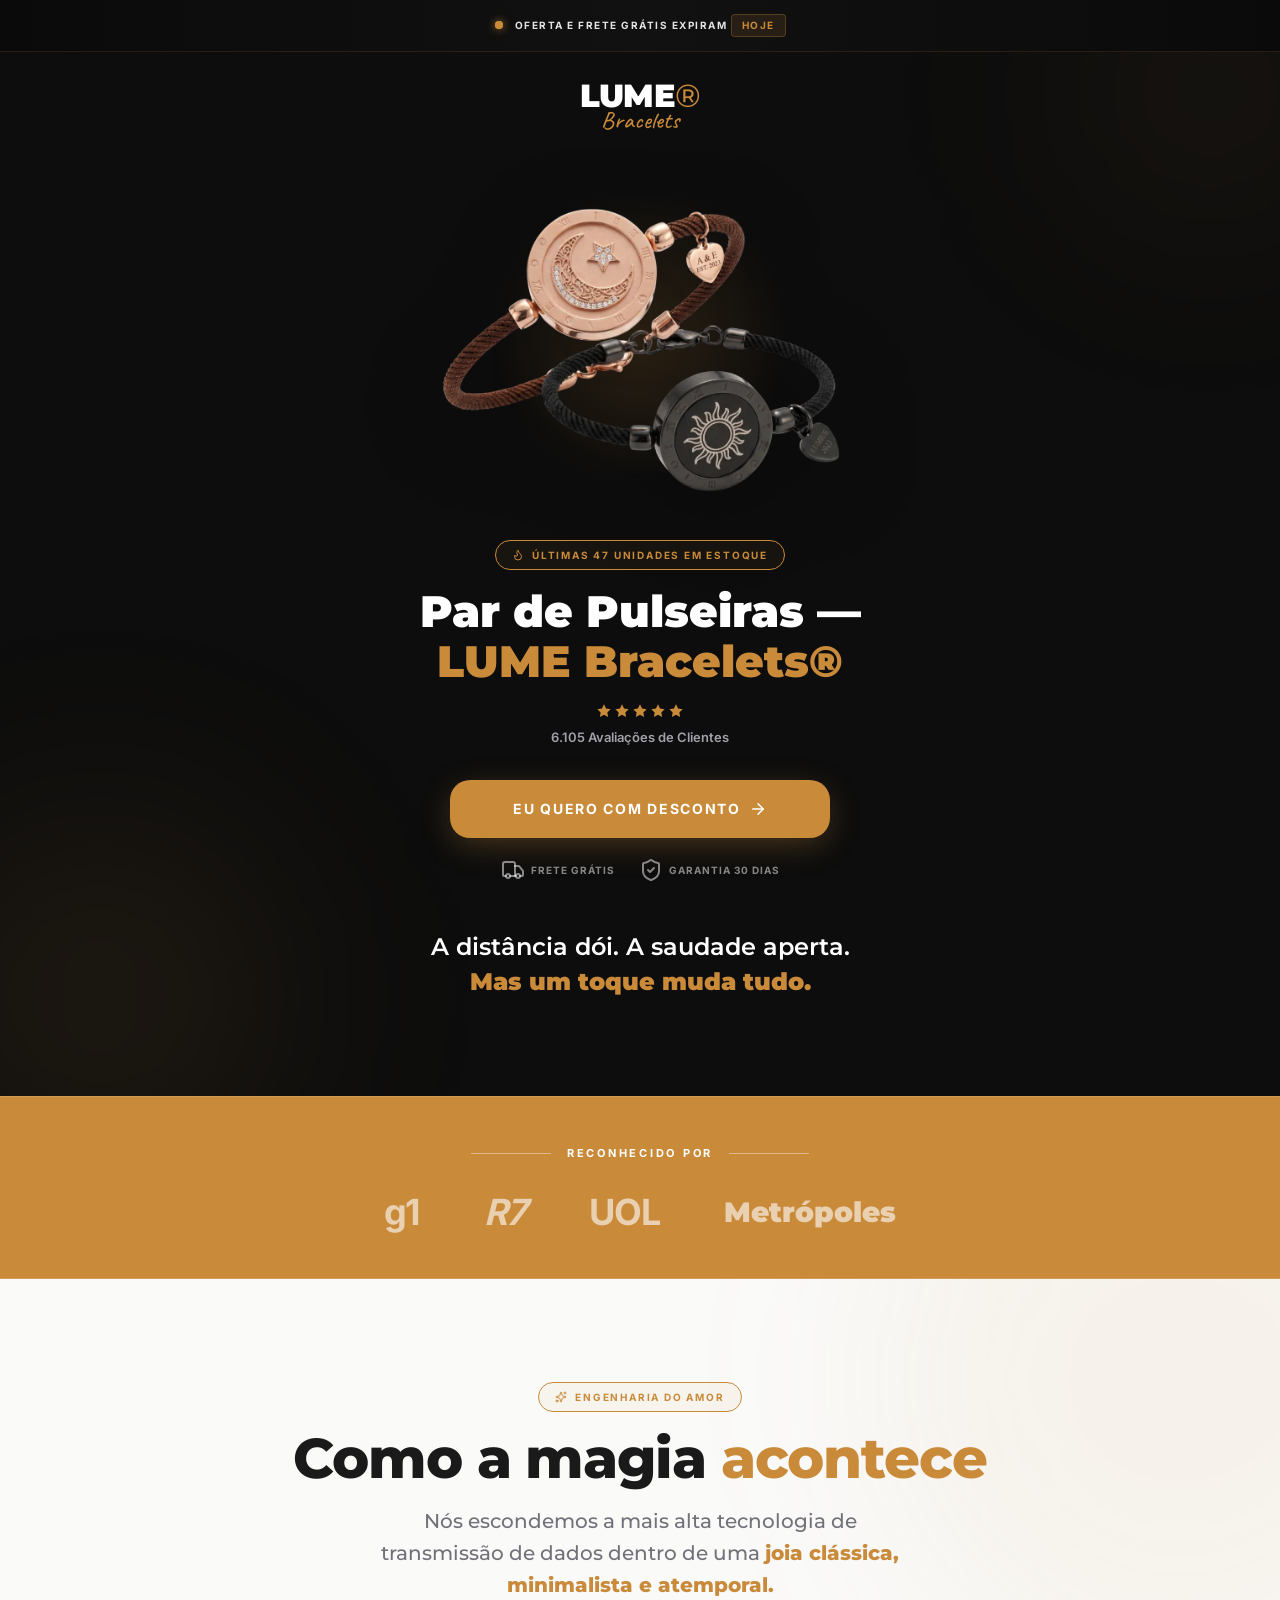
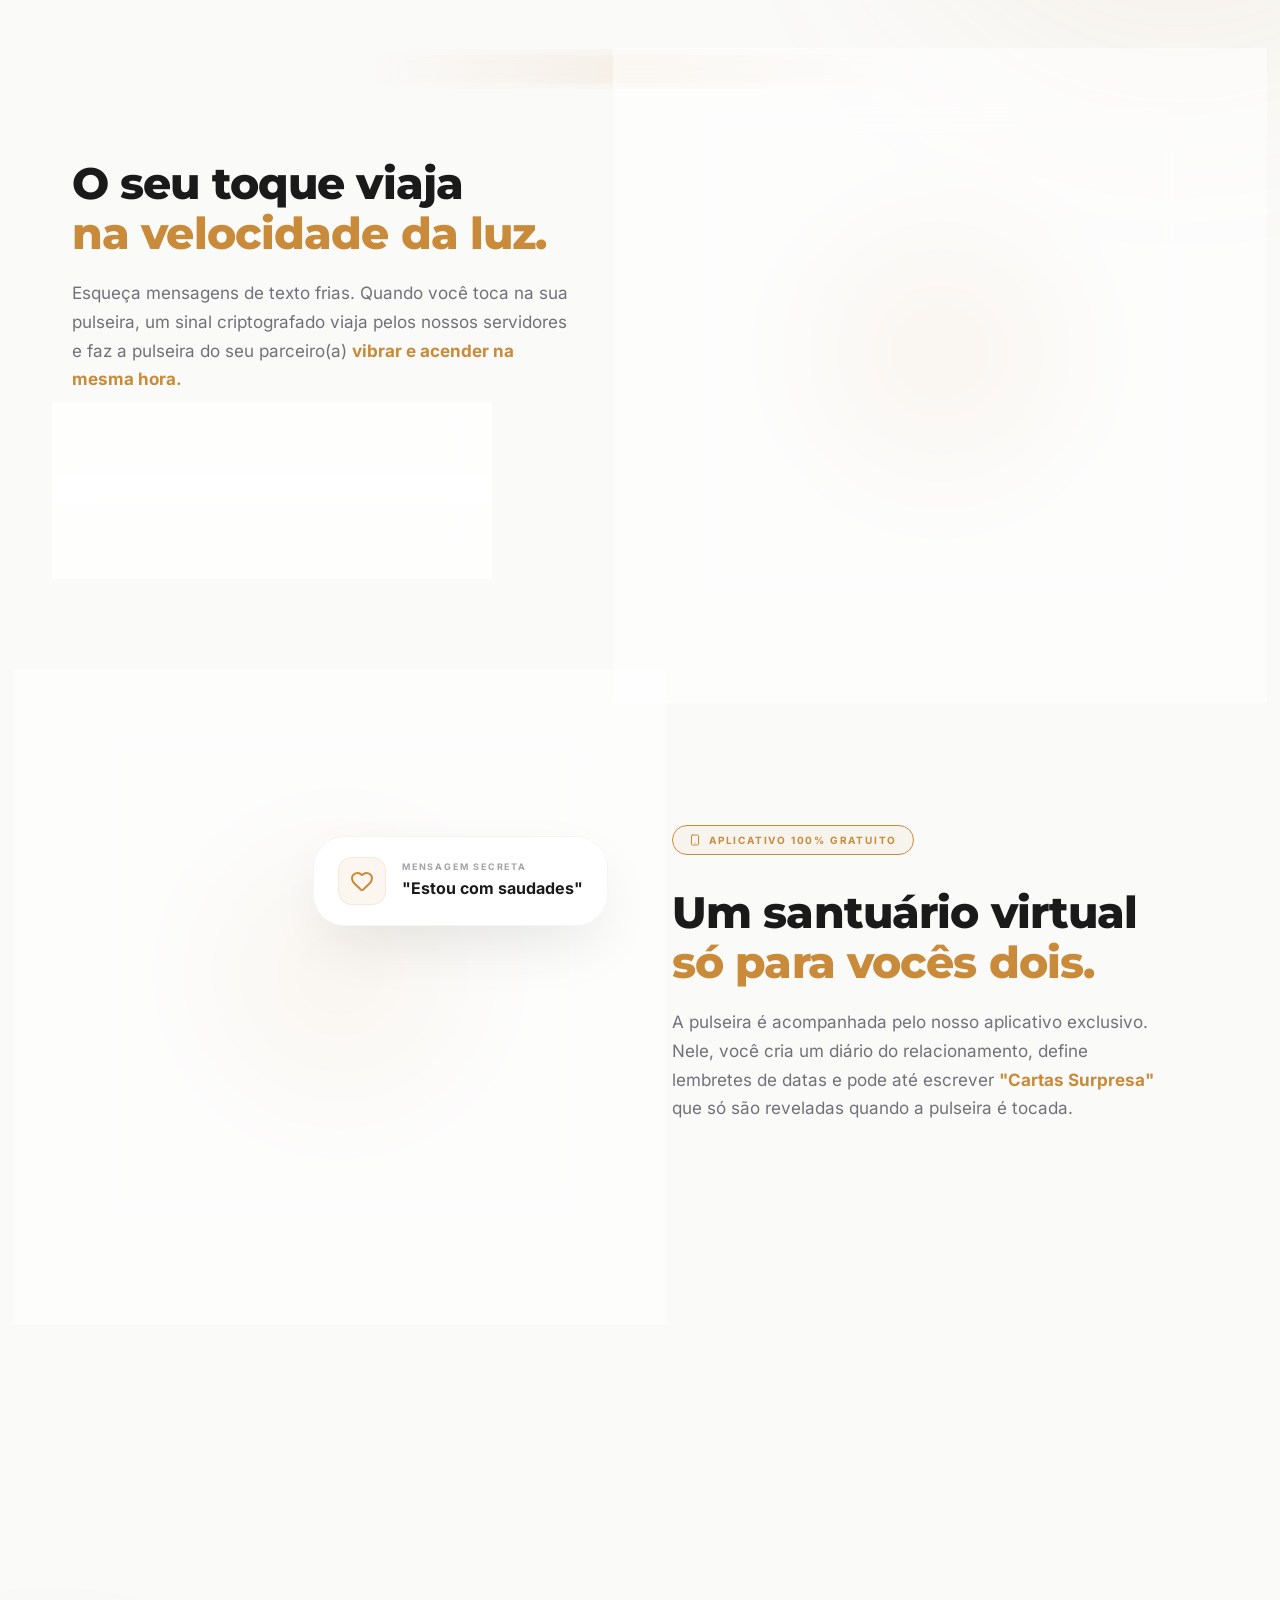
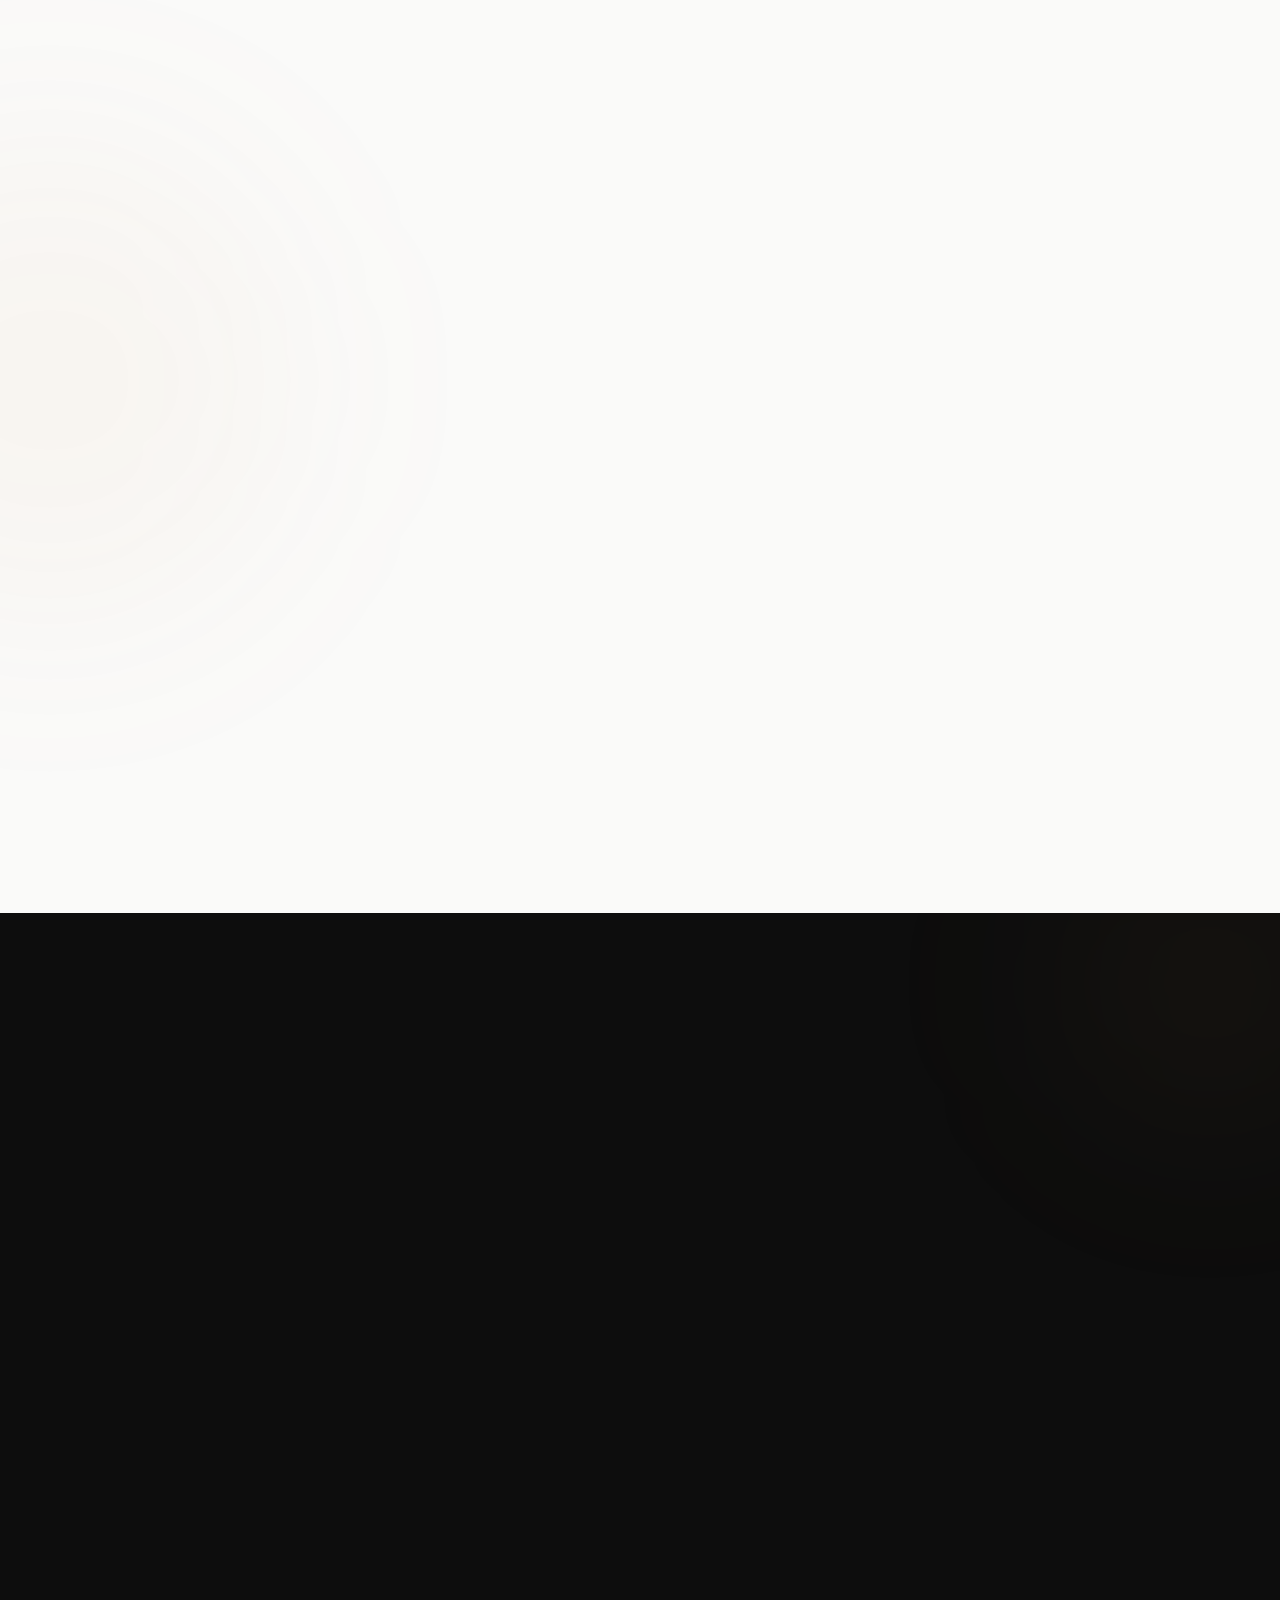
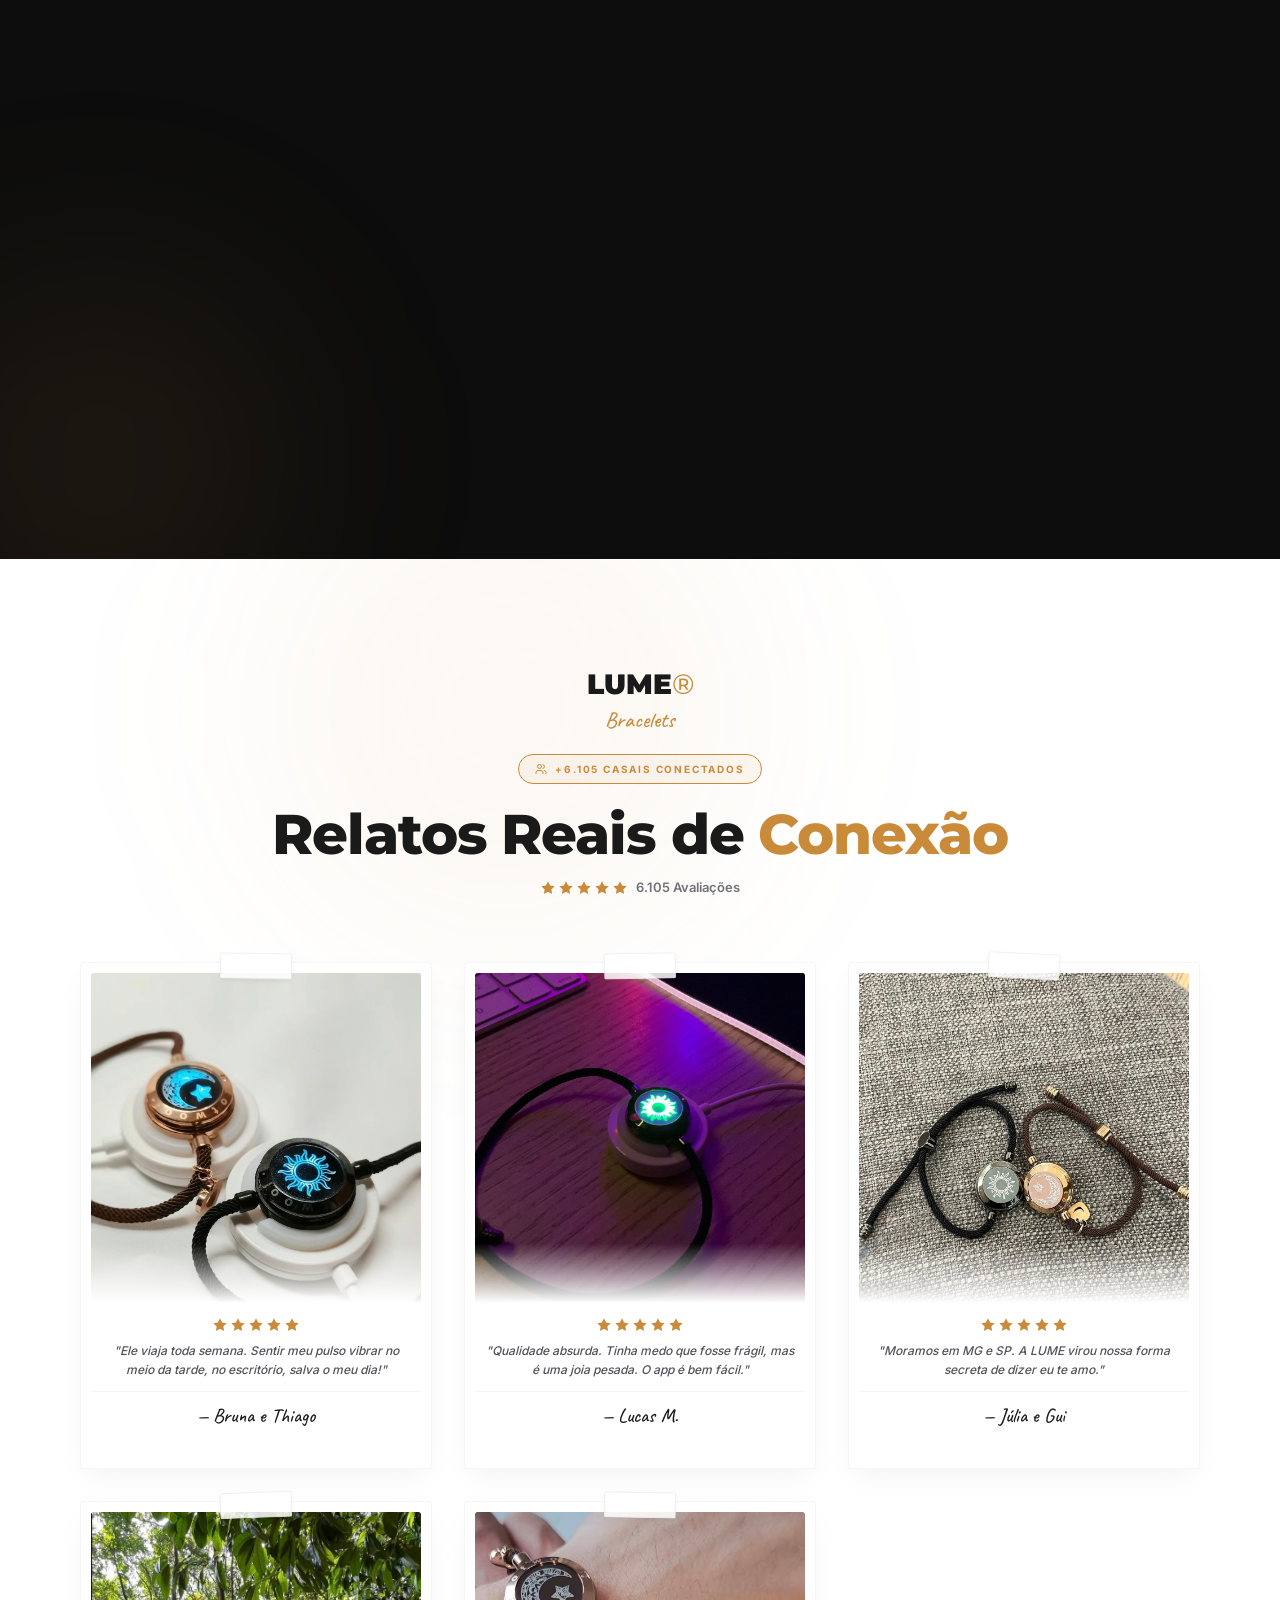
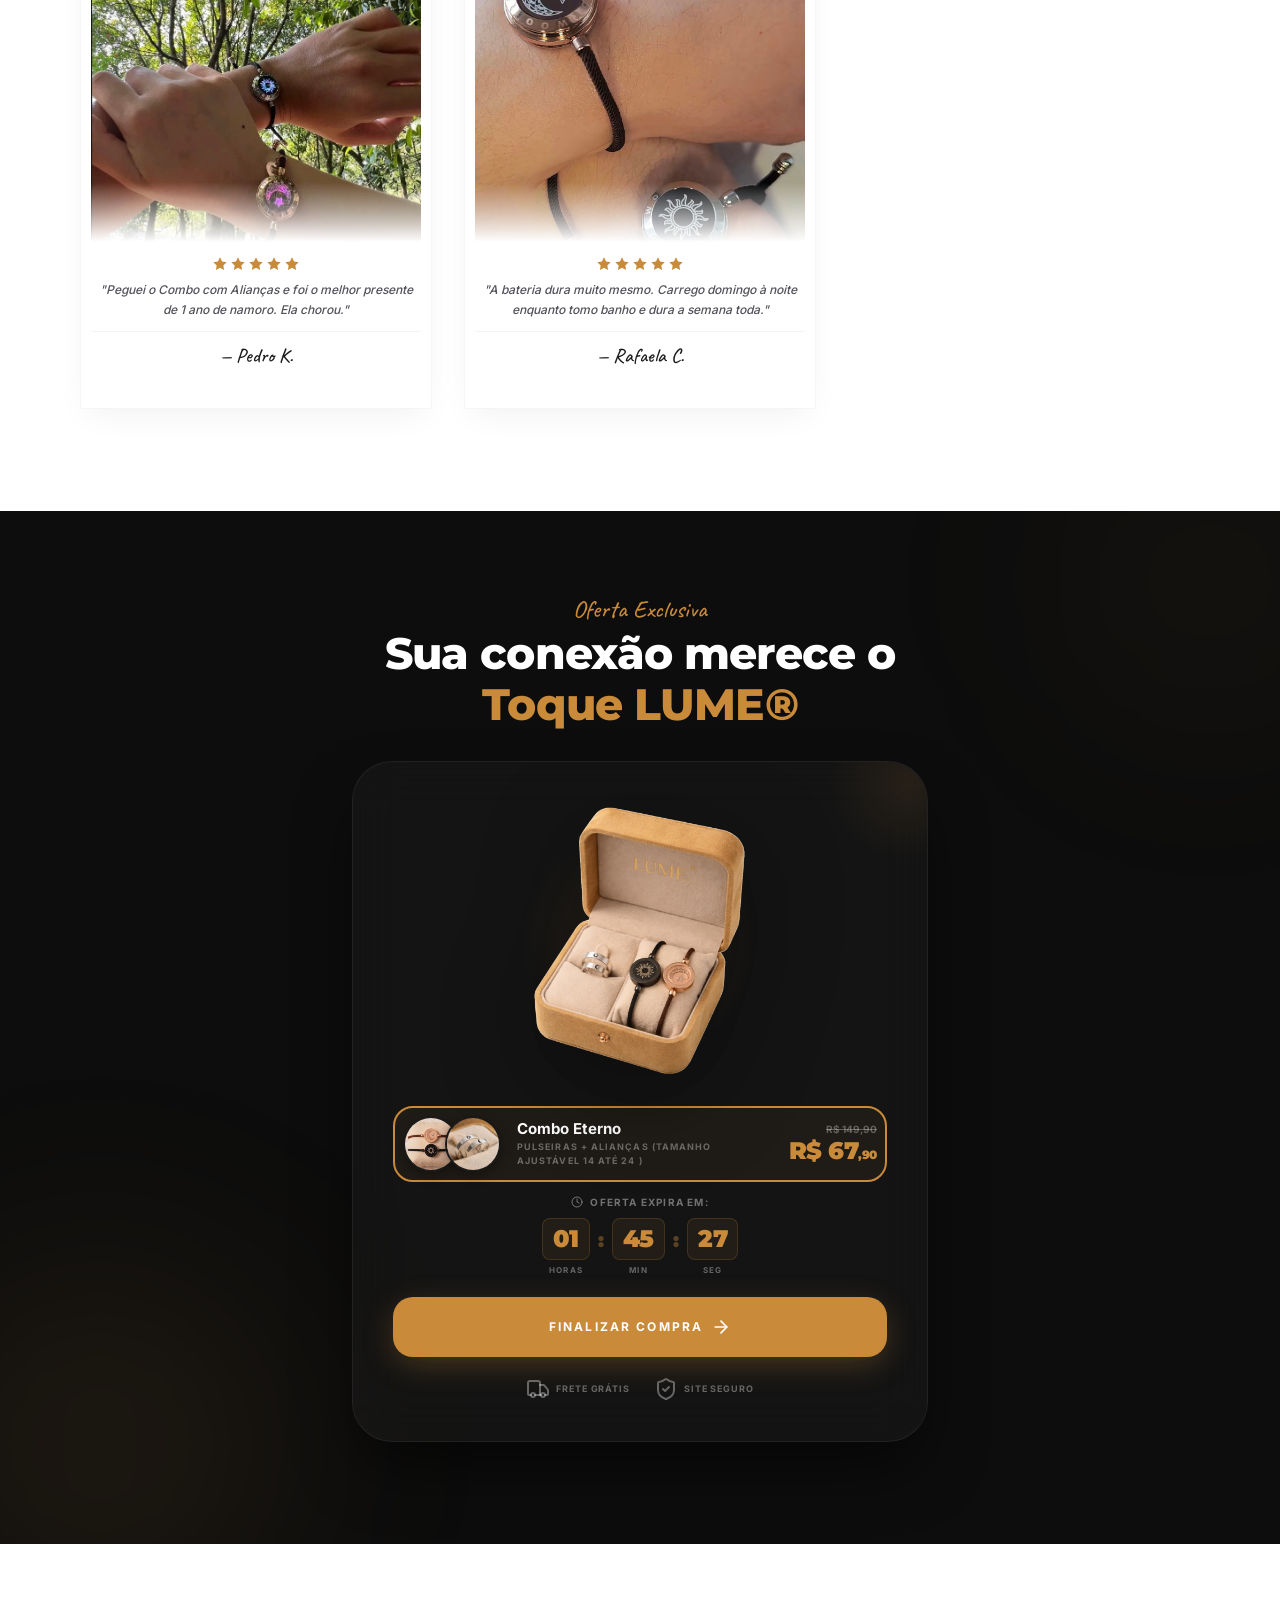
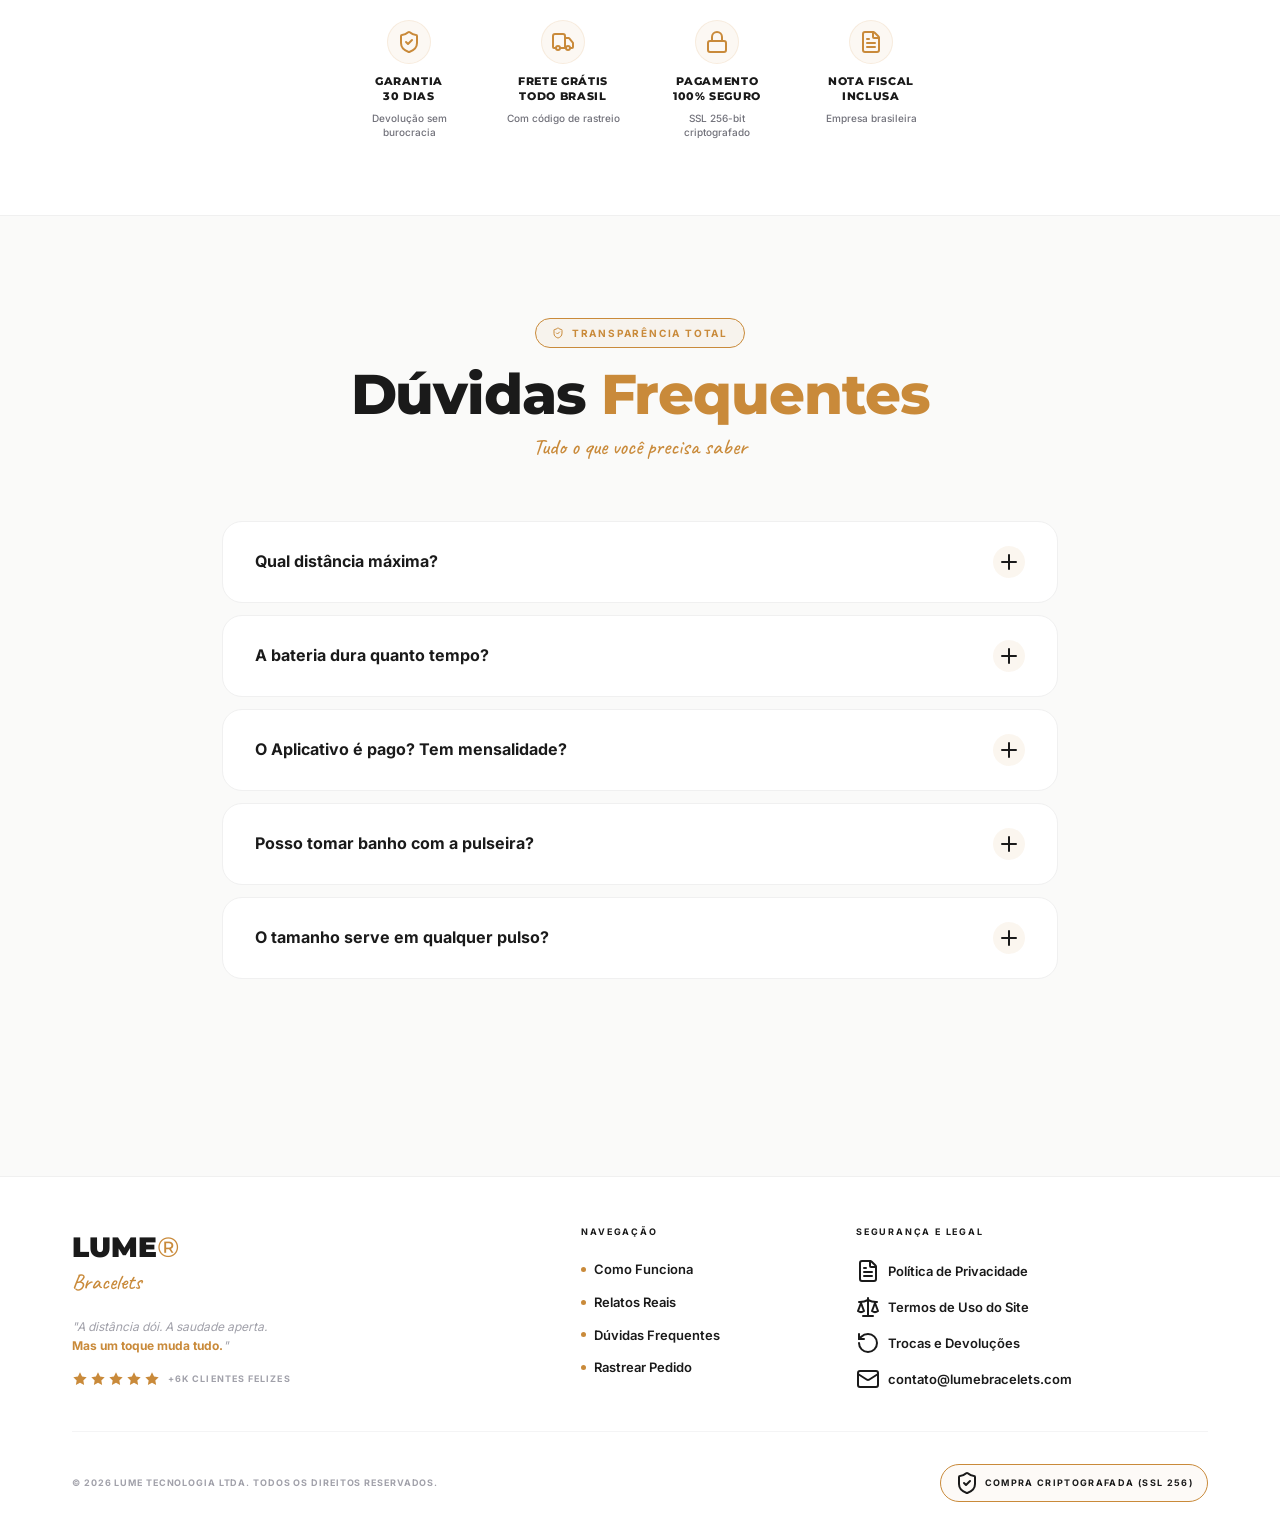
==== oferta/index.html @ c4a09eed "Add /oferta landing (Combo Eterno only); update home page Made-with: Cursor" ====
﻿<!DOCTYPE html>
<html lang="pt-BR" class="scroll-smooth">
    <head>
        <meta charset="UTF-8">
        <meta name="viewport" content="width=device-width, initial-scale=1.0">
        <meta name="description" content="LUME Bracelets - Sinta o toque de quem você ama a qualquer distância. Joias conectadas em tempo real. A inovação tecnológica para relacionamentos à distância.">
        <meta name="keywords" content="pulseira para casais, pulseira inteligente, relacionamento a distancia, lume bracelets, joia conectada">
        <meta name="author" content="LUME Bracelets">
        <meta name="theme-color" content="#c98a3a">
        <!-- Open Graph (WhatsApp, Facebook, Instagram) -->
        <meta property="og:type" content="product">
        <meta property="og:title" content="LUME Bracelets® | Sinta o Toque a Qualquer Distância">
        <meta property="og:description" content="Joias inteligentes que vibram e acendem a qualquer distância. Conecte-se com quem você ama em tempo real. Frete grátis para todo Brasil.">
        <meta property="og:image" content="https://lumebracelets.com/img/og-cover.jpg">
        <meta property="og:url" content="https://lumebracelets.com/oferta/">
        <meta property="og:locale" content="pt_BR">
        <meta property="og:site_name" content="LUME Bracelets">
        <meta property="product:price:amount" content="67.90">
        <meta property="product:price:currency" content="BRL">
        <!-- Twitter Card -->
        <meta name="twitter:card" content="summary_large_image">
        <meta name="twitter:title" content="LUME Bracelets® | Sinta o Toque a Qualquer Distância">
        <meta name="twitter:description" content="Joias inteligentes que vibram e acendem a qualquer distância. Frete grátis.">
        <meta name="twitter:image" content="https://lumebracelets.com/img/og-cover.jpg">
        <!-- Favicon -->
        <link rel="icon" type="image/svg+xml" href="data:image/svg+xml,<svg xmlns='http://www.w3.org/2000/svg' viewBox='0 0 100 100'><text y='.9em' font-size='90'>💛</text></svg>">
        <link rel="apple-touch-icon" href="../img/apple-touch-icon.png">
        <title>LUME Bracelets® | Sinta o Toque a Qualquer Distância</title>
        <!-- Fontes Premium -->
        <link rel="stylesheet" href="../css/fonts.css">
        <script src="../js/lucide.min.js"></script>
        <!-- Meta Pixel Code -->
        <script>
        !function(f,b,e,v,n,t,s)
        {if(f.fbq)return;n=f.fbq=function(){n.callMethod?
        n.callMethod.apply(n,arguments):n.queue.push(arguments)};
        if(!f._fbq)f._fbq=n;n.push=n;n.loaded=!0;n.version='2.0';
        n.queue=[];t=b.createElement(e);t.async=!0;
        t.src=v;s=b.getElementsByTagName(e)[0];
        s.parentNode.insertBefore(t,s)}(window, document,'script',
        'https://connect.facebook.net/en_US/fbevents.js');
        fbq('init', '970318455485876');
        fbq('track', 'PageView');
        </script>
        <noscript><img height="1" width="1" style="display:none"
        src="https://www.facebook.com/tr?id=970318455485876&ev=PageView&noscript=1"
        /></noscript>
        <!-- End Meta Pixel Code -->
        <!-- Schema Markup -->
        <script type="application/ld+json">
        {
      "@context": "https://schema.org/",
      "@type": "Product",
      "name": "Combo Eterno LUME Bracelets® (Pulseiras + Alianças)",
      "image": "https://lumebracelets.com/RECRIA_A_FOTO_202603261122.jpg",
      "description": "Joias inteligentes que vibram e acendem a qualquer distância para conectar casais.",
      "brand": { "@type": "Brand", "name": "LUME" },
      "aggregateRating": { "@type": "AggregateRating", "ratingValue": "4.9", "reviewCount": "6105" },
      "offers": {
        "@type": "Offer", "url": "https://lumebracelets.com/oferta/#oferta",
        "priceCurrency": "BRL", "price": "67.90", "priceValidUntil": "2026-12-31",
        "itemCondition": "https://schema.org/NewCondition", "availability": "https://schema.org/InStock",
        "seller": { "@type": "Organization", "name": "LUME Bracelets" }
      }
    }
    </script>
        <style>/* ═══════════════════════════════════════════
   DESIGN SYSTEM — LUME BRACELETS
   Aesthetic: Elevated Luxury Jewelry Editorial
═══════════════════════════════════════════ */:root { /* Core Palette */ --gold: #c98a3a; --gold-hover: #b37930; --gold-light: #f7eed8; --gold-ultra-light: #fcf8f1; --dark: #0d0d0d; --dark-card: #141414; --dark-surface: #1a1a1a; --dark-border: rgba(255, 255, 255, 0.06); --text-primary: #1a1a1a; --text-secondary: #71717a; --text-muted: #a1a1aa; --white: #ffffff; --off-white: #fafaf9;  /* Typography */ --font-display: 'Montserrat', sans-serif; --font-body: 'Inter', sans-serif; --font-hand: 'Caveat', cursive;  /* Spacing */ --section-py: clamp(3rem, 8vw, 7rem); --container-px: clamp(1rem, 4vw, 2rem);  /* Radius */ --radius-sm: 0.75rem; --radius-md: 1.25rem; --radius-lg: 2rem; --radius-xl: 2.5rem; --radius-full: 9999px;  /* Shadows */ --shadow-card: 0 12px 40px -8px rgba(0, 0, 0, 0.08); --shadow-elevated: 0 24px 64px -16px rgba(0, 0, 0, 0.12); --shadow-gold: 0 8px 32px -4px rgba(201, 138, 58, 0.35); --shadow-gold-intense: 0 12px 40px -4px rgba(201, 138, 58, 0.5); --shadow-dark: 0 32px 64px -12px rgba(0, 0, 0, 0.6);  /* Transitions */ --ease-out-expo: cubic-bezier(0.16, 1, 0.3, 1); --ease-spring: cubic-bezier(0.175, 0.885, 0.32, 1.275); } /* ── Reset & Base ─────────────────────── */*, *::before, *::after { margin: 0; padding: 0; box-sizing: border-box; } html { -webkit-font-smoothing: antialiased; -moz-osx-font-smoothing: grayscale; text-rendering: optimizeLegibility; overflow-x: hidden; } body { font-family: var(--font-body); color: var(--text-primary); background: var(--white); overflow-x: hidden; line-height: 1.6; width: 100%; } img { display: block; max-width: 100%; height: auto; } a { text-decoration: none; color: inherit; } /* ── Scrollbar ────────────────────────── */::-webkit-scrollbar { width: 6px; } ::-webkit-scrollbar-track { background: transparent; } ::-webkit-scrollbar-thumb { background: var(--gold); border-radius: 3px; } ::-webkit-scrollbar-thumb:hover { background: var(--gold-hover); } /* ── Utilities ────────────────────────── */.container { width: 100%; max-width: 1200px; margin: 0 auto; padding: 0 var(--container-px); } .container--narrow { max-width: 640px; } .container--mid { max-width: 900px; } .sr-only { position: absolute; width: 1px; height: 1px; padding: 0; margin: -1px; overflow: hidden; clip: rect(0, 0, 0, 0); border: 0; } /* ── Typography ───────────────────────── */.font-display { font-family: var(--font-display); } .font-hand { font-family: var(--font-hand); } .heading-xl { font-family: var(--font-display); font-weight: 800; font-size: clamp(1.75rem, 5vw, 3.5rem); line-height: 1.1; letter-spacing: -0.02em; } .heading-lg { font-family: var(--font-display); font-weight: 800; font-size: clamp(1.5rem, 4vw, 2.75rem); line-height: 1.15; letter-spacing: -0.02em; } .heading-md { font-family: var(--font-display); font-weight: 700; font-size: clamp(1.25rem, 3vw, 2rem); line-height: 1.2; letter-spacing: -0.01em; } .text-gold { color: var(--gold); } .text-muted { color: var(--text-secondary); } .tag { display: inline-flex; align-items: center; gap: 0.5rem; padding: 0.375rem 1rem; border: 1px solid var(--gold); border-radius: var(--radius-full); background: rgba(201, 138, 58, 0.06); color: var(--gold); font-family: var(--font-body); font-size: 0.625rem; font-weight: 700; text-transform: uppercase; letter-spacing: 0.18em; } /* ── CTA Button ───────────────────────── */.btn-gold { position: relative; display: inline-flex; align-items: center; justify-content: center; gap: 0.5rem; padding: 1.125rem 2.5rem; background: var(--gold); color: var(--white); font-family: var(--font-body); font-weight: 800; font-size: 0.8125rem; text-transform: uppercase; letter-spacing: 0.12em; border: none; border-radius: var(--radius-md); cursor: pointer; overflow: hidden; box-shadow: var(--shadow-gold); transition: all 0.4s var(--ease-out-expo); z-index: 1; } .btn-gold:hover { background: var(--gold-hover); transform: translateY(-2px); box-shadow: var(--shadow-gold-intense); } .btn-gold:active { transform: translateY(0) scale(0.98); } .btn-gold::after { content: ''; position: absolute; top: 0; left: -100%; width: 60%; height: 100%; background: linear-gradient(90deg, transparent, rgba(255, 255, 255, 0.3), transparent); transform: skewX(-20deg); animation: shimmer 4s infinite; z-index: 0; pointer-events: none; } .btn-gold>* { position: relative; z-index: 1; } @keyframes shimmer { 0% {  left: -100%; }  100% {  left: 150%; } } /* ── Stars ────────────────────────────── */.stars { display: flex; gap: 2px; color: var(--gold); } .stars svg { width: 16px; height: 16px; fill: currentColor; } /* ── Section shared ────────────────────── */.section-dark { background: var(--dark); color: var(--white); position: relative; overflow: hidden; overflow-x: clip; } .section-light { background: var(--off-white); position: relative; overflow: hidden; overflow-x: clip; } .glow { position: absolute; border-radius: 50%; pointer-events: none; filter: blur(100px); max-width: 100vw; } /* ── Animations ───────────────────────── */@keyframes fadeInUp { from {  opacity: 0;  transform: translateY(30px); }  to {  opacity: 1;  transform: translateY(0); } } @keyframes fadeIn { from {  opacity: 0; }  to {  opacity: 1; } } @keyframes float { 0%, 100% {  transform: translateY(0); }  50% {  transform: translateY(-12px); } } @keyframes pulseGlow { 0%, 100% {  opacity: 0.4;  transform: translate(-50%, -50%) scale(1); }  50% {  opacity: 0.7;  transform: translate(-50%, -50%) scale(1.08); } } @keyframes pingDot { 75%, 100% {  transform: scale(2);  opacity: 0; } } @keyframes ripple { 0% {  width: 50%;  height: 50%;  opacity: 0.8;  border-width: 3px; }  100% {  width: 160%;  height: 160%;  opacity: 0;  border-width: 1px; } } .animate-float { animation: float 6s ease-in-out infinite; } .animate-fade-in { animation: fadeIn 0.8s var(--ease-out-expo) both; } /* Intersection Observer reveal */.reveal { opacity: 0; transform: translateY(32px); transition: opacity 0.8s var(--ease-out-expo), transform 0.8s var(--ease-out-expo); } .reveal.visible { opacity: 1; transform: translateY(0); } .reveal-delay-1 { transition-delay: 0.1s; } .reveal-delay-2 { transition-delay: 0.2s; } .reveal-delay-3 { transition-delay: 0.3s; } .reveal-delay-4 { transition-delay: 0.4s; } .reveal-delay-5 { transition-delay: 0.5s; } /* ══════════════════════════════════════════
   TOP BAR
══════════════════════════════════════════ */.top-bar { display: flex; align-items: center; justify-content: center; gap: 0.75rem; padding: 0.875rem 1rem; background: linear-gradient(90deg, #0a0a0a 0%, #111 50%, #0a0a0a 100%); border-bottom: 1px solid rgba(201, 138, 58, 0.15); font-size: 0.625rem; font-weight: 700; text-transform: uppercase; letter-spacing: 0.15em; color: #e4e4e7; text-align: center; position: relative; z-index: 60; } .top-bar .live-dot { position: relative; width: 8px; height: 8px; flex-shrink: 0; } .top-bar .live-dot::before { content: ''; position: absolute; inset: 0; background: var(--gold); border-radius: 50%; box-shadow: 0 0 8px rgba(201, 138, 58, 0.8); } .top-bar .live-dot::after { content: ''; position: absolute; inset: 0; background: var(--gold); border-radius: 50%; animation: pingDot 1.5s cubic-bezier(0, 0, 0.2, 1) infinite; } .top-bar .badge { display: inline-block; padding: 0.15rem 0.625rem; background: rgba(201, 138, 58, 0.12); color: var(--gold); border-radius: 4px; border: 1px solid rgba(201, 138, 58, 0.3); animation: fadeIn 0.5s both; } /* ══════════════════════════════════════════
   HERO
══════════════════════════════════════════ */.hero { padding: 2rem 0 3rem; text-align: center; margin-top: -30px; } @media (min-width: 768px) { .hero {  padding: 3rem 0 6rem; } } .hero__logo { font-family: var(--font-display); font-weight: 900; font-size: 2rem; color: var(--white); letter-spacing: -0.02em; margin-bottom: 0; animation: fadeInUp 0.6s var(--ease-out-expo) both; } .hero__logo span { color: var(--gold); font-weight: 500; } .hero__sub { font-family: var(--font-hand); font-size: 1.5rem; color: var(--gold); margin-top: -20px; animation: fadeInUp 0.6s 0.1s var(--ease-out-expo) both; } .hero__image-wrap { position: relative; width: 100%; max-width: 420px; margin: 1.5rem auto 2rem; animation: fadeInUp 0.8s 0.2s var(--ease-out-expo) both; } .hero__image-glow { position: absolute; top: 50%; left: 50%; width: 80%; height: 80%; background: radial-gradient(circle, rgba(201, 138, 58, 0.2) 0%, transparent 70%); transform: translate(-50%, -50%); animation: pulseGlow 4s ease-in-out infinite; pointer-events: none; } .hero__image { position: relative; z-index: 2; width: 100%; padding-top: 1.5rem; object-fit: contain; filter: drop-shadow(0 20px 40px rgba(0, 0, 0, 0.25)); transition: transform 0.7s var(--ease-out-expo); } .hero__image-wrap:hover .hero__image { transform: scale(1.04); } .hero__stock { animation: fadeInUp 0.6s 0.3s var(--ease-out-expo) both; } .hero__title { font-family: var(--font-display); font-weight: 900; font-size: clamp(1.625rem, 5vw, 2.75rem); line-height: 1.15; color: var(--white); margin-bottom: 1rem; animation: fadeInUp 0.6s 0.35s var(--ease-out-expo) both; } .hero__reviews { display: flex; flex-direction: column; align-items: center; gap: 0.5rem; margin-bottom: 2rem; animation: fadeInUp 0.6s 0.4s var(--ease-out-expo) both; } .hero__reviews span { color: var(--text-muted); font-size: 0.8125rem; font-weight: 600; } .hero__cta { width: 100%; max-width: 380px; animation: fadeInUp 0.6s 0.45s var(--ease-out-expo) both; } .hero__benefits { display: flex; align-items: center; justify-content: center; gap: 1.5rem; margin-top: 1.25rem; animation: fadeInUp 0.6s 0.5s var(--ease-out-expo) both; } .hero__benefit { display: flex; align-items: center; gap: 0.375rem; font-size: 0.625rem; font-weight: 700; text-transform: uppercase; letter-spacing: 0.1em; color: rgba(255, 255, 255, 0.5); } .hero__benefit i { color: var(--gold); width: 14px; height: 14px; } .hero__tagline { font-family: var(--font-display); font-weight: 600; font-size: clamp(1.125rem, 3vw, 1.5rem); color: var(--white); margin-top: 3rem; line-height: 1.45; animation: fadeInUp 0.6s 0.55s var(--ease-out-expo) both; } .hero__tagline strong { color: var(--gold); font-weight: 900; } /* ══════════════════════════════════════════
   AS SEEN ON
══════════════════════════════════════════ */.as-seen { background: var(--gold); padding: 1.25rem 0; border-top: 1px solid rgba(255, 255, 255, 0.15); border-bottom: 1px solid rgba(255, 255, 255, 0.15); overflow: hidden; } @media (min-width: 768px) { .as-seen {  padding: 3rem 0; } } .as-seen__label { display: flex; align-items: center; justify-content: center; gap: 1rem; margin-bottom: 1rem; font-size: 0.625rem; font-weight: 700; text-transform: uppercase; letter-spacing: 0.25em; color: var(--white); } @media (min-width: 768px) { .as-seen__label {  margin-bottom: 2rem;  font-size: 0.6875rem; } } .as-seen__label .line { width: 3rem; height: 1px; background: rgba(255, 255, 255, 0.4); } @media (min-width: 768px) { .as-seen__label .line {  width: 5rem; } } .as-seen__logos { display: flex; align-items: center; justify-content: center; gap: 2.5rem; flex-wrap: wrap; } @media (min-width: 768px) { .as-seen__logos {  gap: 4rem; } } .as-seen__logos span { font-weight: 900; color: rgba(255, 255, 255, 0.6); transition: color 0.3s; cursor: default; line-height: 1; } .as-seen__logos span:hover { color: var(--white); } .as-seen__logo-g1 { font-family: var(--font-body); font-size: 1.75rem; letter-spacing: -0.05em; } .as-seen__logo-r7 { font-family: var(--font-body); font-size: 1.75rem; font-style: italic; letter-spacing: -0.05em; } .as-seen__logo-uol { font-family: var(--font-body); font-size: 1.75rem; letter-spacing: -0.03em; } .as-seen__logo-met { font-family: var(--font-display); font-size: 1.375rem; letter-spacing: 0; } @media (min-width: 768px) { .as-seen__logo-g1, .as-seen__logo-r7, .as-seen__logo-uol {  font-size: 2.25rem; }  .as-seen__logo-met {  font-size: 1.75rem; } } /* ══════════════════════════════════════════
   FEATURES (Deep Dive)
══════════════════════════════════════════ */.features { padding: var(--section-py) 0; overflow: hidden; } .features__header { text-align: center; margin-bottom: 3rem; } @media (min-width: 768px) { .features__header {  margin-bottom: 5rem; } } .features__header p { font-family: var(--font-display); font-weight: 500; font-size: clamp(1rem, 2.5vw, 1.25rem); color: var(--text-secondary); max-width: 560px; margin: 1rem auto 0; line-height: 1.6; } .features__header p strong { color: var(--gold); font-weight: 800; } /* Feature block — alternating text/image layout */.feature-block { display: flex; flex-direction: column; gap: 2rem; align-items: center; margin-bottom: 4rem; } @media (min-width: 768px) { .feature-block {  flex-direction: row;  gap: 4rem;  margin-bottom: 8rem; }  .feature-block__content, .feature-block__visual {  flex: 1;  min-width: 0; } } .feature-block:last-child { margin-bottom: 0; } /* Mobile: always text on top, image below */.feature-block__content { order: 1; } .feature-block__visual { order: 2; } /* Desktop: default = text left, image right */@media (min-width: 768px) { .feature-block__content {  order: 1; }  .feature-block__visual {  order: 2; }  /* Reverse = image left, text right */ .feature-block--reverse .feature-block__content {  order: 2; }  .feature-block--reverse .feature-block__visual {  order: 1; } } .feature-block__visual { position: relative; display: flex; justify-content: center; width: 100%; } .feature-block__visual-glow { position: absolute; top: 50%; left: 50%; width: 75%; height: 75%; background: radial-gradient(circle, rgba(201, 138, 58, 0.12) 0%, transparent 70%); transform: translate(-50%, -50%); pointer-events: none; transition: opacity 0.5s; } .feature-block__visual:hover .feature-block__visual-glow { opacity: 1.4; } .feature-block__frame { position: relative; z-index: 2; background: rgba(255, 255, 255, 0.5); backdrop-filter: blur(12px); padding: 6px; border-radius: var(--radius-xl); box-shadow: var(--shadow-elevated); border: 1px solid rgba(255, 255, 255, 0.7); transition: transform 0.6s var(--ease-out-expo); } .feature-block__visual:hover .feature-block__frame { transform: scale(1.02); } .feature-block__frame img { border-radius: calc(var(--radius-xl) - 6px); width: 100%; max-width: 480px; object-fit: cover; } .feature-block__content { text-align: center; width: 100%; } @media (min-width: 768px) { .feature-block__content {  text-align: left; } } .feature-block__content h3 { margin-top: 0.5rem; } .feature-block__content h3 span { color: var(--gold); } .feature-block__desc { font-size: clamp(0.9375rem, 2vw, 1.0625rem); color: var(--text-secondary); line-height: 1.7; margin-top: 1.25rem; max-width: 500px; } @media (max-width: 767px) { .feature-block__desc {  margin-left: auto;  margin-right: auto; } } .feature-block__desc strong { color: var(--gold); font-weight: 700; } /* Feature list items */.feature-list { display: flex; flex-direction: column; gap: 0.75rem; margin-top: 1.5rem; } @media (max-width: 767px) { .feature-list {  align-items: center; } } .feature-list__item { display: flex; align-items: center; gap: 0.875rem; padding: 0.75rem 1rem; background: rgba(255, 255, 255, 0.7); backdrop-filter: blur(8px); border: 1px solid rgba(201, 138, 58, 0.08); border-radius: var(--radius-sm); box-shadow: 0 4px 16px -4px rgba(0, 0, 0, 0.04); max-width: 400px; width: 100%; transition: all 0.3s var(--ease-out-expo); } .feature-list__item:hover { border-color: rgba(201, 138, 58, 0.3); transform: translateY(-2px); box-shadow: 0 8px 24px -4px rgba(201, 138, 58, 0.1); } .feature-list__icon { width: 36px; height: 36px; display: flex; align-items: center; justify-content: center; background: rgba(201, 138, 58, 0.08); border: 1px solid rgba(201, 138, 58, 0.1); border-radius: 10px; color: var(--gold); flex-shrink: 0; } .feature-list__icon i { width: 18px; height: 18px; } .feature-list__text { font-weight: 700; font-size: 0.875rem; color: var(--text-primary); } /* Floating widget on app section */.floating-widget { position: absolute; right: 0; top: 22%; background: rgba(255, 255, 255, 0.96); backdrop-filter: blur(20px); padding: 1.25rem 1.5rem; border-radius: var(--radius-lg); box-shadow: var(--shadow-elevated); border: 1px solid rgba(0, 0, 0, 0.04); display: none; align-items: center; gap: 1rem; z-index: 10; transition: transform 0.5s var(--ease-out-expo); max-width: calc(100% - 1rem); } @media (min-width: 768px) { .floating-widget {  display: flex; } } .feature-block__visual:hover .floating-widget { transform: translateY(-6px); } .floating-widget__icon { width: 48px; height: 48px; display: flex; align-items: center; justify-content: center; background: rgba(201, 138, 58, 0.08); border: 1px solid rgba(201, 138, 58, 0.12); border-radius: 14px; color: var(--gold); } .floating-widget__icon i { width: 24px; height: 24px; fill: currentColor; } .floating-widget__label { font-size: 0.5625rem; font-weight: 800; text-transform: uppercase; letter-spacing: 0.2em; color: var(--text-muted); margin-bottom: 2px; } .floating-widget__text { font-weight: 700; font-size: 1rem; color: var(--text-primary); } /* Dual image grid */.dual-grid { display: grid; grid-template-columns: 1fr 1fr; gap: 1rem; position: relative; z-index: 2; width: 100%; max-width: 480px; } @media (min-width: 768px) { .dual-grid {  gap: 1.5rem; } } .dual-grid__item { background: rgba(255, 255, 255, 0.5); backdrop-filter: blur(8px); padding: 6px; border-radius: var(--radius-lg); border: 1px solid rgba(255, 255, 255, 0.7); box-shadow: var(--shadow-card); transition: transform 0.8s var(--ease-out-expo); } .dual-grid__item img { width: 100%; aspect-ratio: 1; object-fit: cover; border-radius: calc(var(--radius-lg) - 6px); } .feature-block__visual:hover .dual-grid__item:first-child { transform: translateY(-8px); } .feature-block__visual:hover .dual-grid__item:last-child { transform: translateY(8px); } /* Spec cards */.spec-cards { display: flex; gap: 1rem; justify-content: center; margin-top: 2rem; flex-wrap: wrap; } @media (min-width: 768px) { .spec-cards {  justify-content: flex-start; } } .spec-card { background: rgba(255, 255, 255, 0.6); backdrop-filter: blur(8px); padding: 1.25rem 1.5rem; border-radius: var(--radius-md); border: 1px solid rgba(201, 138, 58, 0.12); display: flex; flex-direction: column; align-items: center; text-align: center; gap: 0.75rem; width: 150px; transition: all 0.3s var(--ease-out-expo); } .spec-card:hover { border-color: rgba(201, 138, 58, 0.4); transform: translateY(-3px); box-shadow: 0 12px 32px -8px rgba(201, 138, 58, 0.15); } .spec-card__icon { width: 40px; height: 40px; display: flex; align-items: center; justify-content: center; background: rgba(201, 138, 58, 0.08); border-radius: 50%; color: var(--gold); transition: transform 0.3s; } .spec-card:hover .spec-card__icon { transform: scale(1.1); } .spec-card__icon i { width: 20px; height: 20px; } .spec-card__label { font-size: 0.5625rem; font-weight: 800; text-transform: uppercase; letter-spacing: 0.2em; color: var(--gold); } .spec-card__value { font-weight: 900; font-size: 0.6875rem; text-transform: uppercase; letter-spacing: 0.05em; line-height: 1.3; color: var(--text-primary); } /* ══════════════════════════════════════════
   UNBOXING
══════════════════════════════════════════ */.unboxing { padding: var(--section-py) 0; overflow: hidden; } .unboxing__header { text-align: center; margin-bottom: 3rem; } .unboxing__header p { color: rgba(255, 255, 255, 0.5); font-size: clamp(0.9375rem, 2vw, 1.125rem); font-family: var(--font-display); font-weight: 500; max-width: 480px; margin: 0.75rem auto 0; } .unboxing__showcase { position: relative; max-width: 600px; margin: 0 auto 3rem; } .unboxing__showcase-glow { position: absolute; top: 50%; left: 50%; width: 70%; height: 70%; background: radial-gradient(circle, rgba(201, 138, 58, 0.2) 0%, transparent 70%); transform: translate(-50%, -50%); pointer-events: none; animation: pulseGlow 5s ease-in-out infinite; } .unboxing__showcase img { position: relative; z-index: 2; width: 100%; border-radius: var(--radius-lg); } .unboxing__grid { display: grid; grid-template-columns: 1fr; gap: 0.75rem; max-width: 700px; margin: 0 auto; } @media (min-width: 640px) { .unboxing__grid {  grid-template-columns: 1fr 1fr; } } .unboxing__item { display: flex; align-items: center; gap: 1rem; padding: 1rem 1.25rem; background: rgba(255, 255, 255, 0.03); border: 1px solid var(--dark-border); border-radius: var(--radius-md); transition: all 0.35s var(--ease-out-expo); position: relative; overflow: hidden; } .unboxing__item::before { content: ''; position: absolute; top: -20px; right: -20px; width: 50px; height: 50px; background: rgba(201, 138, 58, 0.04); border-radius: 50%; filter: blur(20px); transition: all 0.4s; } .unboxing__item:hover { background: rgba(255, 255, 255, 0.06); border-color: rgba(201, 138, 58, 0.25); } .unboxing__item:hover::before { background: rgba(201, 138, 58, 0.12); } .unboxing__item-icon { width: 44px; height: 44px; display: flex; align-items: center; justify-content: center; background: rgba(201, 138, 58, 0.08); border: 1px solid rgba(201, 138, 58, 0.15); border-radius: 50%; color: var(--gold); flex-shrink: 0; transition: all 0.35s; } .unboxing__item:hover .unboxing__item-icon { background: var(--gold); color: var(--dark); } .unboxing__item-icon i { width: 20px; height: 20px; } .unboxing__item-title { font-weight: 900; font-size: 0.8125rem; text-transform: uppercase; letter-spacing: 0.06em; color: var(--white); transition: color 0.3s; } .unboxing__item:hover .unboxing__item-title { color: var(--gold); } .unboxing__item-sub { font-size: 0.5625rem; font-weight: 700; text-transform: uppercase; letter-spacing: 0.1em; color: rgba(255, 255, 255, 0.3); margin-top: 2px; } /* ══════════════════════════════════════════
   REVIEWS / POLAROIDS
══════════════════════════════════════════ */.reviews { padding: var(--section-py) 0; background: var(--white); overflow: hidden; position: relative; } .reviews__header { text-align: center; margin-bottom: 3rem; } @media (min-width: 768px) { .reviews__header {  margin-bottom: 4rem; } } .reviews__header .logo-mark { font-family: var(--font-display); font-weight: 900; font-size: 1.75rem; color: var(--text-primary); } .reviews__header .logo-mark span { color: var(--gold); font-weight: 500; } .reviews__header .logo-sub { font-family: var(--font-hand); font-size: 1.375rem; color: var(--gold); margin-top: -4px; } .reviews__grid { display: grid; grid-template-columns: 1fr; gap: 2rem; padding: 0 0.5rem; } @media (min-width: 640px) { .reviews__grid {  grid-template-columns: 1fr 1fr; } } @media (min-width: 1024px) { .reviews__grid {  grid-template-columns: 1fr 1fr 1fr;  gap: 2rem; } } /* Polaroid card */.polaroid { background: var(--white); padding: 10px 10px 36px; border: 1px solid rgba(0, 0, 0, 0.04); border-radius: 4px; box-shadow: 0 12px 32px -8px rgba(0, 0, 0, 0.06); position: relative; transition: all 0.4s var(--ease-spring); } .polaroid:hover { transform: translateY(-10px) rotate(0deg) !important; box-shadow: 0 24px 48px -8px rgba(201, 138, 58, 0.12); z-index: 10; } .polaroid__tape { position: absolute; top: -10px; left: 50%; transform: translateX(-50%); width: 72px; height: 26px; background: rgba(255, 255, 255, 0.85); border: 1px solid rgba(0, 0, 0, 0.06); border-radius: 2px; box-shadow: 0 2px 4px rgba(0, 0, 0, 0.04); z-index: 5; } .polaroid__image { width: 100%; aspect-ratio: 1; object-fit: cover; border-radius: 2px; margin-bottom: 0.875rem; mask-image: linear-gradient(to bottom, black 82%, transparent 100%); -webkit-mask-image: linear-gradient(to bottom, black 82%, transparent 100%); } .polaroid__stars { display: flex; justify-content: center; margin-bottom: 0.5rem; } .polaroid__text { font-size: 0.75rem; color: #52525b; font-weight: 500; font-style: italic; text-align: center; padding: 0 0.5rem; line-height: 1.6; margin-bottom: 0.75rem; } .polaroid__author { font-family: var(--font-hand); font-size: 1.25rem; text-align: center; color: var(--text-primary); padding-top: 0.5rem; border-top: 1px solid #f4f4f5; } /* ══════════════════════════════════════════
   OFFER / CHECKOUT
══════════════════════════════════════════ */.offer { padding: 2rem 0 4rem; overflow: hidden; } @media (min-width: 768px) { .offer {  padding: var(--section-py) 0; } } .offer__header { text-align: center; margin-bottom: 2rem; margin-top: -1.5rem; } .offer__header .font-hand { font-size: 1.5rem; color: var(--gold); } .offer__card { background: rgba(255, 255, 255, 0.03); backdrop-filter: blur(24px); border: 1px solid var(--dark-border); border-radius: var(--radius-xl); padding: 1.5rem; box-shadow: var(--shadow-dark); position: relative; overflow: hidden; } @media (min-width: 768px) { .offer__card {  padding: 2.5rem; } } .offer__card-glow { position: absolute; top: -60px; right: -60px; width: 160px; height: 160px; background: radial-gradient(circle, rgba(201, 138, 58, 0.1) 0%, transparent 70%); pointer-events: none; } .offer__image-wrap { position: relative; display: flex; align-items: center; justify-content: center; margin-bottom: 1.5rem; min-height: 200px; } .offer__image-glow { position: absolute; top: 50%; left: 50%; width: 60%; height: 60%; background: radial-gradient(circle, rgba(201, 138, 58, 0.15) 0%, transparent 70%); transform: translate(-50%, -50%); pointer-events: none; animation: pulseGlow 5s ease-in-out infinite; } .offer__main-image { position: relative; z-index: 2; height: 220px; object-fit: contain; filter: drop-shadow(0 24px 48px rgba(0, 0, 0, 0.4)); transition: all 0.4s var(--ease-out-expo); } @media (min-width: 768px) { .offer__main-image {  height: 280px; } } .offer__image-wrap:hover .offer__main-image { transform: scale(1.06); } /* Option cards */.offer__options { display: flex; flex-direction: column; gap: 0.75rem; margin-top: 0.5rem; } .offer__option { display: block; cursor: pointer; position: relative; } .offer__option input { position: absolute; opacity: 0; width: 0; height: 0; } .offer__option-body { display: flex; align-items: center; gap: 1rem; padding: 0.5rem 0.5rem; background: rgba(255, 255, 255, 0.03); border: 2px solid var(--dark-border); border-radius: var(--radius-md); transition: all 0.3s var(--ease-out-expo); } .offer__option input:checked+.offer__option-body { background: rgba(201, 138, 58, 0.06); border-color: var(--gold); } .offer__option-badge { position: absolute; top: -10px; right: 1.25rem; background: var(--gold); color: var(--dark); font-size: 0.5625rem; font-weight: 900; text-transform: uppercase; letter-spacing: 0.12em; padding: 0.25rem 0.875rem; border-radius: var(--radius-full); box-shadow: 0 4px 12px rgba(201, 138, 58, 0.3); z-index: 5; } .offer__option-thumbs { display: flex; flex-shrink: 0; } .offer__option-thumbs img { width: 55px; height: 55px; border-radius: 50%; border: 2px solid var(--dark-surface); object-fit: cover; background: var(--dark-card); box-shadow: 0 4px 12px rgba(0, 0, 0, 0.3); } @media (min-width: 768px) { .offer__option-thumbs img {  width: 56px;  height: 56px; } } .offer__option-thumbs img+img { margin-left: -14px; } .offer__option-info { flex-grow: 1; } .offer__option-title { font-weight: 900; font-size: 0.9375rem; color: var(--white); line-height: 1.2; } .offer__option-sub { font-size: 0.5625rem; font-weight: 700; text-transform: uppercase; letter-spacing: 0.12em; margin-top: 2px; } .offer__option:first-child .offer__option-sub { color: var(--gold); } .offer__option:last-child .offer__option-sub { color: rgba(255, 255, 255, 0.35); } .offer__option-price { text-align: right; flex-shrink: 0; } .offer__option-old { display: block; font-size: 0.625rem; font-weight: 700; text-decoration: line-through; color: rgba(255, 255, 255, 0.3); margin-bottom: 2px; } .offer__option-current { font-family: var(--font-display); font-weight: 900; font-size: 1.5rem; line-height: 1; color: var(--white); letter-spacing: -0.02em; } .offer__option input:checked~.offer__option-body .offer__option-current, .offer__option:first-child .offer__option-current { /* gold price for combo */ } .offer__option:first-child .offer__option-current { color: var(--gold); } .offer__option-current .cents { font-size: 0.75rem; } /* Checkout button */.offer__checkout { margin-top: 2rem; } .offer__checkout .btn-gold { width: 100%; padding: 1.25rem 2rem; border-radius: var(--radius-md); font-size: 0.75rem; letter-spacing: 0.18em; } .offer__checkout-benefits { display: flex; align-items: center; justify-content: center; gap: 1.5rem; margin-top: 1.25rem; } .offer__checkout-benefit { display: flex; align-items: center; gap: 0.375rem; font-size: 0.5625rem; font-weight: 700; text-transform: uppercase; letter-spacing: 0.1em; color: rgba(255, 255, 255, 0.35); } .offer__checkout-benefit i { width: 14px; height: 14px; color: var(--gold); } /* ══════════════════════════════════════════
   FAQ
══════════════════════════════════════════ */.faq { padding: var(--section-py) 0; overflow: hidden; } .faq__header { text-align: center; margin-bottom: 2.5rem; } @media (min-width: 768px) { .faq__header {  margin-bottom: 3.5rem; } } .faq__header .font-hand { color: var(--gold); font-size: 1.375rem; } .faq__list { display: flex; flex-direction: column; gap: 0.75rem; } .faq__item { background: var(--white); border: 1px solid #f0f0f0; border-radius: var(--radius-md); overflow: hidden; transition: all 0.35s var(--ease-out-expo); } .faq__item:hover { border-color: rgba(201, 138, 58, 0.3); box-shadow: 0 8px 24px -4px rgba(0, 0, 0, 0.06); } .faq__item[open] { border-color: rgba(201, 138, 58, 0.25); } .faq__item summary { list-style: none; display: flex; align-items: center; justify-content: space-between; padding: 1.25rem 1.5rem; cursor: pointer; font-weight: 800; font-size: 0.875rem; color: var(--text-primary); outline: none; user-select: none; } @media (min-width: 768px) { .faq__item summary {  padding: 1.5rem 2rem;  font-size: 1rem; } } .faq__item summary::-webkit-details-marker { display: none; } .faq__toggle { width: 32px; height: 32px; display: flex; align-items: center; justify-content: center; border-radius: 50%; background: rgba(201, 138, 58, 0.08); flex-shrink: 0; margin-left: 1rem; transition: all 0.3s; } .faq__toggle i { width: 16px; height: 16px; color: var(--gold); } .faq__toggle .icon-minus { display: none; } .faq__item[open] .faq__toggle { background: var(--gold); } .faq__item[open] .faq__toggle .icon-plus { display: none; } .faq__item[open] .faq__toggle .icon-minus { display: block; color: var(--white); } .faq__answer { padding: 0 1.5rem 1.25rem; font-size: 0.875rem; line-height: 1.75; color: var(--text-secondary); border-top: 1px solid #f8f8f8; margin-top: -0.25rem; padding-top: 1rem; } @media (min-width: 768px) { .faq__answer {  padding: 0 2rem 1.5rem;  font-size: 0.9375rem;  padding-top: 1.25rem; } } /* ══════════════════════════════════════════
   FOOTER
══════════════════════════════════════════ */.footer { padding: 3rem 0 2rem; border-top: 1px solid #f0f0f0; background: var(--white); overflow: hidden; } .footer__top { display: grid; grid-template-columns: 1fr; gap: 2.5rem; padding-bottom: 2.5rem; border-bottom: 1px solid #f4f4f5; margin-bottom: 2rem; } @media (min-width: 768px) { .footer__top {  grid-template-columns: 2fr 1fr 1.5fr; } } .footer__brand { text-align: center; } @media (min-width: 768px) { .footer__brand {  text-align: left; } } .footer__brand-name { font-family: var(--font-display); font-weight: 900; font-size: 1.75rem; color: var(--text-primary); } .footer__brand-name span { color: var(--gold); font-weight: 500; } .footer__brand-sub { font-family: var(--font-hand); font-size: 1.375rem; color: var(--gold); margin-top: -4px; } .footer__brand-quote { font-size: 0.75rem; font-style: italic; color: var(--text-muted); line-height: 1.6; margin-top: 1rem; max-width: 280px; } @media (max-width: 767px) { .footer__brand-quote {  margin: 1rem auto 0; } } .footer__brand-quote strong { color: var(--gold); font-weight: 700; font-style: normal; } .footer__col-title { font-size: 0.5625rem; font-weight: 900; text-transform: uppercase; letter-spacing: 0.2em; color: var(--text-primary); margin-bottom: 1.25rem; } .footer__links { list-style: none; display: flex; flex-direction: column; gap: 0.75rem; } .footer__links a { display: flex; align-items: center; gap: 0.5rem; font-size: 0.8125rem; font-weight: 600; color: var(--text-primary); transition: color 0.2s; } .footer__links a:hover { color: var(--gold); } .footer__links a .dot { width: 5px; height: 5px; background: var(--gold); border-radius: 50%; transition: transform 0.2s; } .footer__links a:hover .dot { transform: scale(1.5); } .footer__links a i { width: 14px; height: 14px; color: var(--gold); } .footer__col { text-align: center; } @media (min-width: 768px) { .footer__col {  text-align: left; } } @media (max-width: 767px) { .footer__links {  align-items: center; } } .footer__bottom { display: flex; flex-direction: column; align-items: center; gap: 1rem; font-size: 0.5625rem; font-weight: 700; text-transform: uppercase; letter-spacing: 0.1em; color: var(--text-muted); text-align: center; } @media (min-width: 768px) { .footer__bottom {  flex-direction: row;  justify-content: space-between; } } .footer__ssl { display: inline-flex; align-items: center; gap: 0.375rem; padding: 0.375rem 0.875rem; border: 1px solid var(--gold); border-radius: var(--radius-full); background: rgba(201, 138, 58, 0.04); color: var(--text-primary); font-size: 0.5625rem; font-weight: 700; letter-spacing: 0.15em; } .footer__ssl i { width: 14px; height: 14px; color: var(--gold); } /* ══════════════════════════════════════════
   MOBILE FLOATING CTA
══════════════════════════════════════════ */.mobile-cta { position: fixed; bottom: 0; left: 0; width: 100%; padding: 0.875rem 1rem; background: rgba(255, 255, 255, 0.96); backdrop-filter: blur(20px); border-top: 1px solid rgba(201, 138, 58, 0.15); box-shadow: 0 -8px 32px rgba(0, 0, 0, 0.1); z-index: 50; border-radius: 1.25rem 1.25rem 0 0; transition: all 0.35s var(--ease-out-expo); } .mobile-cta .btn-gold { width: 100%; padding: 1rem; border-radius: var(--radius-sm); font-size: 0.75rem; } @media (min-width: 768px) { .mobile-cta {  display: none; } } .mobile-cta--hidden { transform: translateY(120%); opacity: 0; } /* Padding bottom for mobile to not cover content */@media (max-width: 767px) { body {  padding-bottom: 5rem; } } /* ══════════════════════════════════════════
   COUNTDOWN TIMER
══════════════════════════════════════════ */.countdown { display: flex; align-items: center; justify-content: center; gap: 0.5rem; margin-bottom: 1.25rem; } .countdown__block { display: flex; flex-direction: column; align-items: center; min-width: 48px; } .countdown__number { font-family: var(--font-display); font-weight: 900; font-size: 1.5rem; color: var(--gold); line-height: 1; background: rgba(201, 138, 58, 0.08); border: 1px solid rgba(201, 138, 58, 0.2); border-radius: 8px; padding: 0.5rem 0.625rem; min-width: 48px; text-align: center; letter-spacing: -0.02em; } .countdown__label { font-size: 0.5rem; font-weight: 700; text-transform: uppercase; letter-spacing: 0.15em; color: rgba(255, 255, 255, 0.35); margin-top: 4px; } .countdown__sep { font-family: var(--font-display); font-weight: 900; font-size: 1.25rem; color: rgba(201, 138, 58, 0.4); padding-bottom: 1rem; } .countdown__msg { font-size: 0.625rem; font-weight: 700; text-transform: uppercase; letter-spacing: 0.12em; color: rgba(255, 255, 255, 0.4); text-align: center; margin-bottom: 0.5rem; margin-top: -1.25rem; } /* ══════════════════════════════════════════
   TRUST BADGES (between offer and FAQ)
══════════════════════════════════════════ */.trust { padding: 2.5rem 0; background: var(--white); border-bottom: 1px solid #f0f0f0; overflow: hidden; } @media (min-width: 768px) { .trust {  padding: 3.5rem 0; } } .trust__grid { display: grid; grid-template-columns: repeat(2, 1fr); gap: 1rem; max-width: 600px; margin: 0 auto; } @media (min-width: 640px) { .trust__grid {  grid-template-columns: repeat(4, 1fr); } } .trust__item { display: flex; flex-direction: column; align-items: center; text-align: center; gap: 0.625rem; padding: 1.25rem 0.5rem; border-radius: var(--radius-md); transition: all 0.3s var(--ease-out-expo); } .trust__item:hover { background: var(--gold-ultra-light); } .trust__icon { width: 44px; height: 44px; display: flex; align-items: center; justify-content: center; background: rgba(201, 138, 58, 0.06); border: 1px solid rgba(201, 138, 58, 0.12); border-radius: 50%; color: var(--gold); } .trust__icon i { width: 20px; height: 20px; } .trust__label { font-family: var(--font-display); font-weight: 800; font-size: 0.6875rem; text-transform: uppercase; letter-spacing: 0.06em; color: var(--text-primary); line-height: 1.3; } .trust__sub { font-size: 0.625rem; color: var(--text-secondary); font-weight: 500; line-height: 1.4; margin-top: -2px; } /* ══════════════════════════════════════════
   UTILITY CLASSES (Pinegrow-compatible)
══════════════════════════════════════════ *//* Glows — decorative background blurs */.glow--hero-tr { width: 300px; height: 300px; top: -80px; right: -80px; background: rgba(201, 138, 58, 0.06); } .glow--hero-bl { width: 400px; height: 400px; bottom: -100px; left: -100px; background: rgba(201, 138, 58, 0.08); } .glow--feat-tr { width: 600px; height: 600px; top: -200px; right: -200px; background: rgba(201, 138, 58, 0.07); } .glow--feat-bl { width: 500px; height: 500px; bottom: 10%; left: -200px; background: rgba(201, 138, 58, 0.04); } .glow--unbox-tr { width: 300px; height: 300px; top: -80px; right: -80px; background: rgba(201, 138, 58, 0.05); } .glow--unbox-bl { width: 400px; height: 400px; bottom: -100px; left: -100px; background: rgba(201, 138, 58, 0.08); } .glow--reviews { width: 500px; height: 500px; top: -100px; left: 20%; background: rgba(201, 138, 58, 0.06); } .glow--offer-tr { width: 300px; height: 300px; top: -80px; right: -80px; background: rgba(201, 138, 58, 0.05); } .glow--offer-bl { width: 400px; height: 400px; bottom: -100px; left: -100px; background: rgba(201, 138, 58, 0.08); } /* Layout helpers */.relative-z2 { position: relative; z-index: 2; } .relative-z5 { position: relative; z-index: 5; } .flex-center-col { display: flex; flex-direction: column; align-items: center; } /* Spacing helpers */.mb-1 { margin-bottom: 1rem; } .mb-1h { margin-bottom: 1.5rem; } .mb-4 { margin-bottom: 4rem; } .mt-2 { margin-top: 2rem; } .mt-075 { margin-top: 0.75rem; } .mx-auto { margin-left: auto; margin-right: auto; } /* Tag in sections */.tag--spaced { margin-bottom: 1rem; } .tag--spaced-lg { margin-bottom: 1.5rem; } .tag--reviews { margin: 1rem 0 1.25rem; } .tag--unbox { margin-bottom: 1rem; border-color: rgba(201, 138, 58, 0.5); } /* Icon sizing */.icon-sm { width: 12px; height: 12px; } .icon-md { width: 18px; height: 18px; } .icon-lg { width: 20px; height: 20px; } /* Feature showcase (hero image between header and blocks) */.features__showcase { display: flex; justify-content: center; margin-bottom: 1rem; margin-top: -2rem; position: relative; } .features__showcase-glow { position: absolute; top: 50%; left: 50%; width: 70%; height: 70%; background: radial-gradient(circle, rgba(201, 138, 58, 0.12) 0%, transparent 70%); transform: translate(-50%, -50%); pointer-events: none; } .features__showcase-frame { max-width: 520px; width: 100%; } .features__showcase-frame img { width: 100%; border-radius: calc(var(--radius-xl) - 6px); } /* Text helpers */.text-white { color: var(--white); } .text-sm-muted { font-size: 0.9375rem; opacity: 0.85; } /* Reviews header stars row */.reviews__stars-row { display: flex; align-items: center; justify-content: center; gap: 0.5rem; margin-top: 0.75rem; } .reviews__stars-count { color: var(--text-secondary); font-size: 0.8125rem; font-weight: 600; } /* Polaroid rotations */.polaroid--r1 { transform: rotate(-2deg); } .polaroid--r2 { transform: rotate(2deg); } .polaroid--r3 { transform: rotate(-1deg); } .polaroid--r4 { transform: rotate(3deg); } .polaroid--r5 { transform: rotate(-2deg); } .polaroid__tape--r1 { transform: translateX(-50%) rotate(1deg); } .polaroid__tape--r2 { transform: translateX(-50%) rotate(-1deg); } .polaroid__tape--r3 { transform: translateX(-50%) rotate(3deg); } .polaroid__tape--r4 { transform: translateX(-50%) rotate(-2deg); } .polaroid__tape--r5 { transform: translateX(-50%) rotate(1deg); } /* Dual grid offset */.dual-grid__item--offset { margin-top: 2rem; } /* Offer price white */.offer__option-current--white { color: var(--white); } /* Hero CTA full */.hero__cta-btn { width: 100%; padding: 1.125rem 2rem; border-radius: var(--radius-md); font-size: 0.875rem; } /* Offer checkout btn */.offer__checkout-btn { width: 100%; padding: 1.25rem 2rem; border-radius: var(--radius-md); } /* Footer stars wrapper */.footer__stars-row { display: flex; align-items: center; gap: 0.5rem; margin-top: 1rem; justify-content: center; } @media (min-width: 768px) { .footer__stars-row {  justify-content: flex-start; } } .footer__stars-text { font-size: 0.5625rem; font-weight: 700; text-transform: uppercase; letter-spacing: 0.12em; color: var(--text-muted); } .icon-inline { display: inline; vertical-align: -2px; margin-right: 4px; } .faq__subtitle { margin-top: 0.25rem; }</style>
    </head>
    <body>
        <!-- ══════════ TOP BAR ══════════ -->
        <div class="top-bar">
            <span class="live-dot"></span>
            <span>Oferta e frete grátis expiram <span class="badge">hoje</span></span>
        </div>
        <!-- ══════════ HERO ══════════ -->
        <section class="section-dark hero">
            <div class="glow glow--hero-tr"></div>
            <div class="glow glow--hero-bl"></div>
            <div class="container container--narrow relative-z5 flex-center-col">
                <h1 class="hero__logo">LUME<span>®</span></h1>
                <p class="hero__sub">Bracelets</p>
                <div class="hero__image-wrap">
                    <div class="hero__image-glow"></div>
                    <img src="../img/uss.webp" alt="Par de Pulseiras LUME Interativas" class="hero__image animate-float">
                </div>
                <div class="hero__stock">
                    <div class="tag tag--spaced">
                        <i data-lucide="flame" class="icon-sm"></i>
                        Últimas 47 unidades em estoque
                    </div>
                </div>
                <h2 class="hero__title">
                Par de Pulseiras — <br><span class="text-gold">LUME Bracelets®</span> </h2>
                <div class="hero__reviews">
                    <div class="stars">
                        <svg viewbox="0 0 24 24">
                            <path d="M12 2l3.09 6.26L22 9.27l-5 4.87 1.18 6.88L12 17.77l-6.18 3.25L7 14.14 2 9.27l6.91-1.01L12 2z"></path>
                        </svg>
                        <svg viewbox="0 0 24 24">
                            <path d="M12 2l3.09 6.26L22 9.27l-5 4.87 1.18 6.88L12 17.77l-6.18 3.25L7 14.14 2 9.27l6.91-1.01L12 2z"></path>
                        </svg>
                        <svg viewbox="0 0 24 24">
                            <path d="M12 2l3.09 6.26L22 9.27l-5 4.87 1.18 6.88L12 17.77l-6.18 3.25L7 14.14 2 9.27l6.91-1.01L12 2z"></path>
                        </svg>
                        <svg viewbox="0 0 24 24">
                            <path d="M12 2l3.09 6.26L22 9.27l-5 4.87 1.18 6.88L12 17.77l-6.18 3.25L7 14.14 2 9.27l6.91-1.01L12 2z"></path>
                        </svg>
                        <svg viewbox="0 0 24 24">
                            <path d="M12 2l3.09 6.26L22 9.27l-5 4.87 1.18 6.88L12 17.77l-6.18 3.25L7 14.14 2 9.27l6.91-1.01L12 2z"></path>
                        </svg>
                    </div>
                    <span>6.105 Avaliações de Clientes</span>
                </div>
                <div class="hero__cta">
                    <a href="#oferta" class="btn-gold hero__cta-btn"> <span>EU QUERO COM DESCONTO</span> <i data-lucide="arrow-right" class="icon-md"></i> </a>
                </div>
                <div class="hero__benefits">
                    <div class="hero__benefit">
                        <i data-lucide="truck"></i> Frete Grátis
                    </div>
                    <div class="hero__benefit">
                        <i data-lucide="shield-check"></i> Garantia 30 Dias
                    </div>
                </div>
                <p class="hero__tagline">
                A distância dói. A saudade aperta.<br> <strong>Mas um toque muda tudo.</strong> </p>
            </div>
        </section>
        <!-- ══════════ AS SEEN ON ══════════ -->
        <section class="as-seen">
            <div class="container">
                <div class="as-seen__label reveal">
                    <span class="line"></span>
                    <span>Reconhecido por</span>
                    <span class="line"></span>
                </div>
                <div class="as-seen__logos reveal reveal-delay-1">
                    <span class="as-seen__logo-g1">g1</span>
                    <span class="as-seen__logo-r7">R7</span>
                    <span class="as-seen__logo-uol">UOL</span>
                    <span class="as-seen__logo-met">Metrópoles</span>
                </div>
            </div>
        </section>
        <!-- ══════════ FEATURES ══════════ -->
        <section class="features section-light">
            <div class="glow glow--feat-tr"></div>
            <div class="glow glow--feat-bl"></div>
            <div class="container relative-z2">
                <!-- Header -->
                <div class="features__header reveal">
                    <div class="tag tag--spaced">
                        <i data-lucide="sparkles" class="icon-sm"></i>
                        Engenharia do Amor
                    </div>
                    <h2 class="heading-xl">Como a magia <span class="text-gold">acontece</span></h2>
                    <p>Nós escondemos a mais alta tecnologia de transmissão de dados dentro de uma <strong>joia clássica,
                        minimalista e atemporal.</strong></p>
                </div>
                <!-- Imagem destaque da seção -->
                <div class="features__showcase reveal">
                    <div class="features__showcase-glow"></div>
                    <div class="feature-block__frame features__showcase-frame">
                        <img src="../img/LG.gif" alt="Demonstração da tecnologia LUME Bracelets" loading="lazy">
                    </div>
                </div>
                <!-- Block 1: Real-time touch -->
                <div class="feature-block">
                    <div class="feature-block__content reveal">
                        <h3 class="heading-lg">O seu toque viaja <br><span>na velocidade da luz.</span></h3>
                        <p class="feature-block__desc">Esqueça mensagens de texto frias. Quando você toca na sua pulseira,
                        um sinal criptografado viaja pelos nossos servidores e faz a pulseira do seu parceiro(a) <strong>vibrar e acender na mesma hora.</strong></p>
                        <div class="feature-list">
                            <div class="feature-list__item">
                                <div class="feature-list__icon">
                                    <i data-lucide="radio"></i>
                                </div>
                                <span class="feature-list__text">Vibração que simula o toque humano.</span>
                            </div>
                            <div class="feature-list__item">
                                <div class="feature-list__icon">
                                    <i data-lucide="palette"></i>
                                </div>
                                <span class="feature-list__text">Cores customizáveis no LED frontal.</span>
                            </div>
                        </div>
                    </div>
                    <div class="feature-block__visual reveal reveal-delay-2">
                        <div class="feature-block__visual-glow"></div>
                        <div class="feature-block__frame">
                            <img src="../img/LB5.webp" alt="Tecnologia LUME" loading="lazy">
                        </div>
                    </div>
                </div>
                <!-- Block 2: App -->
                <div class="feature-block feature-block--reverse">
                    <div class="feature-block__visual reveal">
                        <div class="feature-block__visual-glow"></div>
                        <div class="feature-block__frame">
                            <img src="../img/LB3.webp" alt="App interface" loading="lazy">
                        </div>
                        <div class="floating-widget">
                            <div class="floating-widget__icon">
                                <i data-lucide="heart"></i>
                            </div>
                            <div>
                                <p class="floating-widget__label">Mensagem Secreta</p>
                                <p class="floating-widget__text">"Estou com saudades"</p>
                            </div>
                        </div>
                    </div>
                    <div class="feature-block__content reveal reveal-delay-1">
                        <div class="tag tag--spaced-lg">
                            <i data-lucide="smartphone" class="icon-sm"></i>
                            Aplicativo 100% Gratuito
                        </div>
                        <h3 class="heading-lg">Um santuário virtual <br><span>só para vocês dois.</span></h3>
                        <p class="feature-block__desc">A pulseira é acompanhada pelo nosso aplicativo exclusivo. Nele, você
                        cria um diário do relacionamento, define lembretes de datas e pode até escrever <strong>"Cartas
                            Surpresa"</strong> que só são reveladas quando a pulseira é tocada.</p>
                    </div>
                </div>
                <!-- Block 3: VIP Alert -->
                <div class="feature-block">
                    <div class="feature-block__content reveal">
                        <div class="tag tag--spaced-lg">
                            <i data-lucide="bell-ring" class="icon-sm"></i>
                            Recurso Exclusivo LUME
                        </div>
                        <h3 class="heading-lg">Nunca mais perca <br><span>uma ligação importante.</span></h3>
                        <p class="feature-block__desc">Celular na bolsa? Em modo silencioso no trabalho? A LUME possui a
                        função de <strong>Alerta VIP</strong>.</p>
                        <p class="feature-block__desc text-sm-muted mt-075">Você pode configurar para que a pulseira vibre
                        de forma contínua e forte especificamente quando a sua pessoa favorita estiver ligando para
                        você.</p>
                    </div>
                    <div class="feature-block__visual reveal reveal-delay-2">
                        <div class="feature-block__visual-glow"></div>
                        <div class="feature-block__frame">
                            <img src="../img/LB4.webp" alt="Alerta VIP" loading="lazy">
                        </div>
                    </div>
                </div>
                <!-- Block 4: Build quality -->
                <div class="feature-block feature-block--reverse">
                    <div class="feature-block__visual reveal">
                        <div class="feature-block__visual-glow"></div>
                    </div>
                    <div class="feature-block__content reveal reveal-delay-1">
                        <h3 class="heading-lg">Alta Relojoaria <br><span>preparada para a vida.</span></h3>
                        <p class="feature-block__desc">Feita em aço inoxidável cirúrgico e com certificação <strong>IPX7</strong>. Ela não preteja, não enferruja e acompanha você no banho, chuva ou
                        exercícios. Atrás do cristal negro, uma gravação romântica sela o compromisso.</p>
                        <div class="spec-cards">
                            <div class="spec-card">
                                <div class="spec-card__icon">
                                    <i data-lucide="droplets"></i>
                                </div>
                                <span class="spec-card__label">Certificação</span>
                                <span class="spec-card__value">IPX7<br>À Prova D'Água</span>
                            </div>
                            <div class="spec-card">
                                <div class="spec-card__icon">
                                    <i data-lucide="battery-charging"></i>
                                </div>
                                <span class="spec-card__label">Autonomia</span>
                                <span class="spec-card__value">Bateria<br>De 7 Dias</span>
                            </div>
                        </div>
                    </div>
                </div>
            </div>
        </section>
        <section class="section-dark unboxing">
            <div class="glow glow--unbox-tr"></div>
            <div class="glow glow--hero-bl"></div>
            <div class="container container--mid relative-z5">
                <div class="unboxing__header reveal">
                    <div class="tag tag--unbox">
                        <i data-lucide="package" class="icon-sm"></i>
                        Apresentação Impecável
                    </div>
                    <h2 class="heading-xl text-white">Experiência de <span class="text-gold">Unboxing</span></h2>
                    <p>Pronto para presentear. Desenhado para emocionar desde o primeiro segundo.</p>
                </div>
                <div class="unboxing__showcase reveal reveal-delay-1">
                    <div class="unboxing__showcase-glow"></div>
                    <img src="../img/KitCompleto.png" alt="Kit Completo LUME" loading="lazy">
                </div>
                <div class="unboxing__grid">
                    <div class="unboxing__item reveal reveal-delay-1">
                        <div class="unboxing__item-icon">
                            <i data-lucide="sun"></i>
                        </div>
                        <div>
                            <h4 class="unboxing__item-title">1x Pulseira Sol</h4>
                            <p class="unboxing__item-sub">Aço escovado escuro</p>
                        </div>
                    </div>
                    <div class="unboxing__item reveal reveal-delay-2">
                        <div class="unboxing__item-icon">
                            <i data-lucide="moon"></i>
                        </div>
                        <div>
                            <h4 class="unboxing__item-title">1x Pulseira Lua</h4>
                            <p class="unboxing__item-sub">Ouro rosa & Cristais</p>
                        </div>
                    </div>
                    <div class="unboxing__item reveal reveal-delay-3">
                        <div class="unboxing__item-icon">
                            <i data-lucide="zap"></i>
                        </div>
                        <div>
                            <h4 class="unboxing__item-title">2x Carregadores</h4>
                            <p class="unboxing__item-sub">Magnéticos Snap-on</p>
                        </div>
                    </div>
                    <div class="unboxing__item reveal reveal-delay-4">
                        <div class="unboxing__item-icon">
                            <i data-lucide="gift"></i>
                        </div>
                        <div>
                            <h4 class="unboxing__item-title">Estojo de Luxo</h4>
                            <p class="unboxing__item-sub">Guia em Português</p>
                        </div>
                    </div>
                </div>
            </div>
        </section>
        <!-- ══════════ REVIEWS ══════════ -->
        <section class="reviews" id="depoimentos">
            <div class="glow glow--reviews"></div>
            <div class="container relative-z2">
                <div class="reviews__header reveal">
                    <p class="logo-mark">LUME<span>®</span></p>
                    <p class="logo-sub">Bracelets</p>
                    <div class="tag tag--reviews">
                        <i data-lucide="users" class="icon-sm"></i>
                        +6.105 casais conectados
                    </div>
                    <h2 class="heading-xl">Relatos Reais de <span class="text-gold">Conexão</span></h2>
                    <div class="reviews__stars-row">
                        <div class="stars">
                            <svg viewbox="0 0 24 24">
                                <path d="M12 2l3.09 6.26L22 9.27l-5 4.87 1.18 6.88L12 17.77l-6.18 3.25L7 14.14 2 9.27l6.91-1.01L12 2z"></path>
                            </svg>
                            <svg viewbox="0 0 24 24">
                                <path d="M12 2l3.09 6.26L22 9.27l-5 4.87 1.18 6.88L12 17.77l-6.18 3.25L7 14.14 2 9.27l6.91-1.01L12 2z"></path>
                            </svg>
                            <svg viewbox="0 0 24 24">
                                <path d="M12 2l3.09 6.26L22 9.27l-5 4.87 1.18 6.88L12 17.77l-6.18 3.25L7 14.14 2 9.27l6.91-1.01L12 2z"></path>
                            </svg>
                            <svg viewbox="0 0 24 24">
                                <path d="M12 2l3.09 6.26L22 9.27l-5 4.87 1.18 6.88L12 17.77l-6.18 3.25L7 14.14 2 9.27l6.91-1.01L12 2z"></path>
                            </svg>
                            <svg viewbox="0 0 24 24">
                                <path d="M12 2l3.09 6.26L22 9.27l-5 4.87 1.18 6.88L12 17.77l-6.18 3.25L7 14.14 2 9.27l6.91-1.01L12 2z"></path>
                            </svg>
                        </div>
                        <span class="reviews__stars-count">6.105 Avaliações</span>
                    </div>
                </div>
                <div class="reviews__grid">
                    <!-- Review 1 -->
                    <div class="polaroid polaroid--r1 reveal reveal-delay-1">
                        <div class="polaroid__tape polaroid__tape--r1"></div>
                        <img src="../img/r1.jpg" class="polaroid__image" alt="Cliente LUME" loading="lazy">
                        <div class="polaroid__stars stars">
                            <svg viewbox="0 0 24 24">
                                <path d="M12 2l3.09 6.26L22 9.27l-5 4.87 1.18 6.88L12 17.77l-6.18 3.25L7 14.14 2 9.27l6.91-1.01L12 2z"></path>
                            </svg>
                            <svg viewbox="0 0 24 24">
                                <path d="M12 2l3.09 6.26L22 9.27l-5 4.87 1.18 6.88L12 17.77l-6.18 3.25L7 14.14 2 9.27l6.91-1.01L12 2z"></path>
                            </svg>
                            <svg viewbox="0 0 24 24">
                                <path d="M12 2l3.09 6.26L22 9.27l-5 4.87 1.18 6.88L12 17.77l-6.18 3.25L7 14.14 2 9.27l6.91-1.01L12 2z"></path>
                            </svg>
                            <svg viewbox="0 0 24 24">
                                <path d="M12 2l3.09 6.26L22 9.27l-5 4.87 1.18 6.88L12 17.77l-6.18 3.25L7 14.14 2 9.27l6.91-1.01L12 2z"></path>
                            </svg>
                            <svg viewbox="0 0 24 24">
                                <path d="M12 2l3.09 6.26L22 9.27l-5 4.87 1.18 6.88L12 17.77l-6.18 3.25L7 14.14 2 9.27l6.91-1.01L12 2z"></path>
                            </svg>
                        </div>
                        <p class="polaroid__text">"Ele viaja toda semana. Sentir meu pulso vibrar no meio da tarde, no
                        escritório, salva o meu dia!"</p>
                        <p class="polaroid__author">— Bruna e Thiago</p>
                    </div>
                    <!-- Review 2 -->
                    <div class="polaroid polaroid--r2 reveal reveal-delay-2">
                        <div class="polaroid__tape polaroid__tape--r2"></div>
                        <img src="../img/r2.jpg" class="polaroid__image" alt="Cliente LUME" loading="lazy">
                        <div class="polaroid__stars stars">
                            <svg viewbox="0 0 24 24">
                                <path d="M12 2l3.09 6.26L22 9.27l-5 4.87 1.18 6.88L12 17.77l-6.18 3.25L7 14.14 2 9.27l6.91-1.01L12 2z"></path>
                            </svg>
                            <svg viewbox="0 0 24 24">
                                <path d="M12 2l3.09 6.26L22 9.27l-5 4.87 1.18 6.88L12 17.77l-6.18 3.25L7 14.14 2 9.27l6.91-1.01L12 2z"></path>
                            </svg>
                            <svg viewbox="0 0 24 24">
                                <path d="M12 2l3.09 6.26L22 9.27l-5 4.87 1.18 6.88L12 17.77l-6.18 3.25L7 14.14 2 9.27l6.91-1.01L12 2z"></path>
                            </svg>
                            <svg viewbox="0 0 24 24">
                                <path d="M12 2l3.09 6.26L22 9.27l-5 4.87 1.18 6.88L12 17.77l-6.18 3.25L7 14.14 2 9.27l6.91-1.01L12 2z"></path>
                            </svg>
                            <svg viewbox="0 0 24 24">
                                <path d="M12 2l3.09 6.26L22 9.27l-5 4.87 1.18 6.88L12 17.77l-6.18 3.25L7 14.14 2 9.27l6.91-1.01L12 2z"></path>
                            </svg>
                        </div>
                        <p class="polaroid__text">"Qualidade absurda. Tinha medo que fosse frágil, mas é uma joia pesada. O
                        app é bem fácil."</p>
                        <p class="polaroid__author">— Lucas M.</p>
                    </div>
                    <!-- Review 3 -->
                    <div class="polaroid polaroid--r3 reveal reveal-delay-3">
                        <div class="polaroid__tape polaroid__tape--r3"></div>
                        <img src="../img/r3.jpg" class="polaroid__image" alt="Cliente LUME" loading="lazy">
                        <div class="polaroid__stars stars">
                            <svg viewbox="0 0 24 24">
                                <path d="M12 2l3.09 6.26L22 9.27l-5 4.87 1.18 6.88L12 17.77l-6.18 3.25L7 14.14 2 9.27l6.91-1.01L12 2z"></path>
                            </svg>
                            <svg viewbox="0 0 24 24">
                                <path d="M12 2l3.09 6.26L22 9.27l-5 4.87 1.18 6.88L12 17.77l-6.18 3.25L7 14.14 2 9.27l6.91-1.01L12 2z"></path>
                            </svg>
                            <svg viewbox="0 0 24 24">
                                <path d="M12 2l3.09 6.26L22 9.27l-5 4.87 1.18 6.88L12 17.77l-6.18 3.25L7 14.14 2 9.27l6.91-1.01L12 2z"></path>
                            </svg>
                            <svg viewbox="0 0 24 24">
                                <path d="M12 2l3.09 6.26L22 9.27l-5 4.87 1.18 6.88L12 17.77l-6.18 3.25L7 14.14 2 9.27l6.91-1.01L12 2z"></path>
                            </svg>
                            <svg viewbox="0 0 24 24">
                                <path d="M12 2l3.09 6.26L22 9.27l-5 4.87 1.18 6.88L12 17.77l-6.18 3.25L7 14.14 2 9.27l6.91-1.01L12 2z"></path>
                            </svg>
                        </div>
                        <p class="polaroid__text">"Moramos em MG e SP. A LUME virou nossa forma secreta de dizer eu te
                        amo."</p>
                        <p class="polaroid__author">— Júlia e Gui</p>
                    </div>
                    <!-- Review 4 -->
                    <div class="polaroid polaroid--r4 reveal reveal-delay-1">
                        <div class="polaroid__tape polaroid__tape--r4"></div>
                        <img src="../img/r4.jpg" class="polaroid__image" alt="Cliente LUME" loading="lazy">
                        <div class="polaroid__stars stars">
                            <svg viewbox="0 0 24 24">
                                <path d="M12 2l3.09 6.26L22 9.27l-5 4.87 1.18 6.88L12 17.77l-6.18 3.25L7 14.14 2 9.27l6.91-1.01L12 2z"></path>
                            </svg>
                            <svg viewbox="0 0 24 24">
                                <path d="M12 2l3.09 6.26L22 9.27l-5 4.87 1.18 6.88L12 17.77l-6.18 3.25L7 14.14 2 9.27l6.91-1.01L12 2z"></path>
                            </svg>
                            <svg viewbox="0 0 24 24">
                                <path d="M12 2l3.09 6.26L22 9.27l-5 4.87 1.18 6.88L12 17.77l-6.18 3.25L7 14.14 2 9.27l6.91-1.01L12 2z"></path>
                            </svg>
                            <svg viewbox="0 0 24 24">
                                <path d="M12 2l3.09 6.26L22 9.27l-5 4.87 1.18 6.88L12 17.77l-6.18 3.25L7 14.14 2 9.27l6.91-1.01L12 2z"></path>
                            </svg>
                            <svg viewbox="0 0 24 24">
                                <path d="M12 2l3.09 6.26L22 9.27l-5 4.87 1.18 6.88L12 17.77l-6.18 3.25L7 14.14 2 9.27l6.91-1.01L12 2z"></path>
                            </svg>
                        </div>
                        <p class="polaroid__text">"Peguei o Combo com Alianças e foi o melhor presente de 1 ano de namoro.
                        Ela chorou."</p>
                        <p class="polaroid__author">— Pedro K.</p>
                    </div>
                    <!-- Review 5 -->
                    <div class="polaroid polaroid--r5 reveal reveal-delay-2">
                        <div class="polaroid__tape polaroid__tape--r1"></div>
                        <img src="../img/r5.jpg" class="polaroid__image" alt="Cliente LUME" loading="lazy">
                        <div class="polaroid__stars stars">
                            <svg viewbox="0 0 24 24">
                                <path d="M12 2l3.09 6.26L22 9.27l-5 4.87 1.18 6.88L12 17.77l-6.18 3.25L7 14.14 2 9.27l6.91-1.01L12 2z"></path>
                            </svg>
                            <svg viewbox="0 0 24 24">
                                <path d="M12 2l3.09 6.26L22 9.27l-5 4.87 1.18 6.88L12 17.77l-6.18 3.25L7 14.14 2 9.27l6.91-1.01L12 2z"></path>
                            </svg>
                            <svg viewbox="0 0 24 24">
                                <path d="M12 2l3.09 6.26L22 9.27l-5 4.87 1.18 6.88L12 17.77l-6.18 3.25L7 14.14 2 9.27l6.91-1.01L12 2z"></path>
                            </svg>
                            <svg viewbox="0 0 24 24">
                                <path d="M12 2l3.09 6.26L22 9.27l-5 4.87 1.18 6.88L12 17.77l-6.18 3.25L7 14.14 2 9.27l6.91-1.01L12 2z"></path>
                            </svg>
                            <svg viewbox="0 0 24 24">
                                <path d="M12 2l3.09 6.26L22 9.27l-5 4.87 1.18 6.88L12 17.77l-6.18 3.25L7 14.14 2 9.27l6.91-1.01L12 2z"></path>
                            </svg>
                        </div>
                        <p class="polaroid__text">"A bateria dura muito mesmo. Carrego domingo à noite enquanto tomo banho e
                        dura a semana toda."</p>
                        <p class="polaroid__author">— Rafaela C.</p>
                    </div>
                </div>
            </div>
        </section>
        <!-- ══════════ OFFER ══════════ -->
        <style>
        #oferta .offer__option-body--solo {
            background: rgba(201, 138, 58, 0.06);
            border-color: var(--gold);
        }
        </style>
        <section class="section-dark offer" id="oferta">
            <div class="glow glow--unbox-tr"></div>
            <div class="glow glow--hero-bl"></div>
            <div class="container container--narrow relative-z5">
                <div class="offer__header reveal">
                    <p class="font-hand">Oferta Exclusiva</p>
                    <h2 class="heading-lg text-white">Sua conexão merece o <br><span class="text-gold">Toque LUME®</span> </h2>
                </div>
                <div class="offer__card reveal reveal-delay-1">
                    <div class="offer__card-glow"></div>
                    <!-- Product image -->
                    <div class="offer__image-wrap">
                        <div class="offer__image-glow"></div>
                        <img id="main-product-image" src="../img/kit-pulseira-alianca.png" alt="Produto em Destaque" class="offer__main-image">
                    </div>
                    <!-- Produto único: Combo Eterno -->
                    <div class="offer__options">
                        <div class="offer__option">
                            <div class="offer__option-body offer__option-body--solo">
                                <div class="offer__option-thumbs">
                                    <img src="../img/SM0.png" alt="Pulseiras">
                                    <img src="../img/SM.webp" alt="Alianças">
                                </div>
                                <div class="offer__option-info">
                                    <h4 class="offer__option-title">Combo Eterno</h4>
                                    <p class="offer__option-sub">Pulseiras + Alianças (Tamanho Ajustável 14 até 24 )</p>
                                </div>
                                <div class="offer__option-price">
                                    <span class="offer__option-old">R$ 149,90</span>
                                    <span class="offer__option-current">R$ 67<span class="cents">,90</span></span>
                                </div>
                            </div>
                        </div>
                    </div>
                    <!-- Checkout -->
                    <div class="offer__checkout">
                        <p class="countdown__msg"><i data-lucide="clock" class="icon-sm icon-inline"></i> Oferta expira em: </p>
                        <div class="countdown" id="countdown-wrap">
                            <div class="countdown__block">
                                <span class="countdown__number" id="cd-hours">01</span>
                                <span class="countdown__label">Horas</span>
                            </div>
                            <span class="countdown__sep">:</span>
                            <div class="countdown__block">
                                <span class="countdown__number" id="cd-minutes">45</span>
                                <span class="countdown__label">Min</span>
                            </div>
                            <span class="countdown__sep">:</span>
                            <div class="countdown__block">
                                <span class="countdown__number" id="cd-seconds">30</span>
                                <span class="countdown__label">Seg</span>
                            </div>
                        </div>
                        <a id="checkout-btn" href="https://pay.uselume.store/69d5feb3c21e94c85f32d7c5" class="btn-gold offer__checkout-btn"> <span>FINALIZAR COMPRA</span> <i data-lucide="arrow-right" class="icon-lg"></i> </a>
                        <div class="offer__checkout-benefits">
                            <div class="offer__checkout-benefit">
                                <i data-lucide="truck"></i> Frete Grátis
                            </div>
                            <div class="offer__checkout-benefit">
                                <i data-lucide="shield-check"></i> Site Seguro
                            </div>
                        </div>
                    </div>
                </div>
            </div>
        </section>
        <!-- ══════════ TRUST BADGES ══════════ -->
        <section class="trust">
            <div class="container container--mid">
                <div class="trust__grid">
                    <div class="trust__item reveal">
                        <div class="trust__icon">
                            <i data-lucide="shield-check"></i>
                        </div>
                        <span class="trust__label">Garantia<br>30 Dias</span>
                        <span class="trust__sub">Devolução sem burocracia</span>
                    </div>
                    <div class="trust__item reveal reveal-delay-1">
                        <div class="trust__icon">
                            <i data-lucide="truck"></i>
                        </div>
                        <span class="trust__label">Frete Grátis<br>Todo Brasil</span>
                        <span class="trust__sub">Com código de rastreio</span>
                    </div>
                    <div class="trust__item reveal reveal-delay-2">
                        <div class="trust__icon">
                            <i data-lucide="lock"></i>
                        </div>
                        <span class="trust__label">Pagamento<br>100% Seguro</span>
                        <span class="trust__sub">SSL 256-bit criptografado</span>
                    </div>
                    <div class="trust__item reveal reveal-delay-3">
                        <div class="trust__icon">
                            <i data-lucide="file-text"></i>
                        </div>
                        <span class="trust__label">Nota Fiscal<br>Inclusa</span>
                        <span class="trust__sub">Empresa brasileira</span>
                    </div>
                </div>
            </div>
        </section>
        <!-- ══════════ FAQ ══════════ -->
        <section class="faq section-light" id="faq">
            <div class="container container--mid">
                <div class="faq__header reveal">
                    <div class="tag tag--spaced">
                        <i data-lucide="shield-check" class="icon-sm"></i>
                        Transparência Total
                    </div>
                    <h2 class="heading-xl">Dúvidas <span class="text-gold">Frequentes</span></h2>
                    <p class="font-hand faq__subtitle">Tudo o que você precisa saber</p>
                </div>
                <div class="faq__list">
                    <details class="faq__item reveal reveal-delay-1">
                        <summary>
                            Qual distância máxima?
                            <div class="faq__toggle">
                                <i data-lucide="plus" class="icon-plus"></i>
                                <i data-lucide="minus" class="icon-minus"></i>
                            </div>
                        </summary>
                        <div class="faq__answer">Não há limite de distância! A LUME funciona através da internet. Contanto
                            que as duas pulseiras estejam conectadas ao celular via Bluetooth e o celular tenha acesso à
                            internet (Wi-Fi ou 4G/5G), uma pessoa pode estar no Brasil e a outra no Japão, e o toque chegará
                            em milissegundos.
</div>
                    </details>
                    <details class="faq__item reveal reveal-delay-2">
                        <summary>
                            A bateria dura quanto tempo?
                            <div class="faq__toggle">
                                <i data-lucide="plus" class="icon-plus"></i>
                                <i data-lucide="minus" class="icon-minus"></i>
                            </div>
                        </summary>
                        <div class="faq__answer">Em uso normal, a bateria dura cerca de 5 a 7 dias. O carregamento é
                            magnético (cabo incluso na caixa) e atinge 100% de carga em aproximadamente 60 minutos. É
                            extremamente eficiente.
</div>
                    </details>
                    <details class="faq__item reveal reveal-delay-3">
                        <summary>
                            O Aplicativo é pago? Tem mensalidade?
                            <div class="faq__toggle">
                                <i data-lucide="plus" class="icon-plus"></i>
                                <i data-lucide="minus" class="icon-minus"></i>
                            </div>
                        </summary>
                        <div class="faq__answer">Definitivamente não. O aplicativo oficial da LUME Bracelets é 100%
                            gratuito e vitalício. Não existem assinaturas, taxas escondidas ou recursos bloqueados. Você
                            compra a joia e tudo já está incluso.
</div>
                    </details>
                    <details class="faq__item reveal reveal-delay-4">
                        <summary>
                            Posso tomar banho com a pulseira?
                            <div class="faq__toggle">
                                <i data-lucide="plus" class="icon-plus"></i>
                                <i data-lucide="minus" class="icon-minus"></i>
                            </div>
                        </summary>
                        <div class="faq__answer">A pulseira tem certificação IPX7 de resistência à água. Isso significa que
                            você pode lavar as mãos, tomar chuva e suar durante exercícios físicos com tranquilidade. No
                            entanto, por ser uma joia tecnológica, não recomendamos submergir em banhos quentes demorados,
                            piscinas ou mar para não danificar o acabamento estético a longo prazo.
</div>
                    </details>
                    <details class="faq__item reveal reveal-delay-5">
                        <summary>
                            O tamanho serve em qualquer pulso?
                            <div class="faq__toggle">
                                <i data-lucide="plus" class="icon-plus"></i>
                                <i data-lucide="minus" class="icon-minus"></i>
                            </div>
                        </summary>
                        <div class="faq__answer">Sim! As pulseiras LUME possuem um design inteligente com corda de fecho
                            deslizante. Elas são totalmente ajustáveis e servem confortavelmente em qualquer tamanho de
                            pulso, masculino ou feminino.
</div>
                    </details>
                    <details class="faq__item reveal reveal-delay-5">
                        <summary>
                            Qual é o prazo de entrega para o Brasil?
                            <div class="faq__toggle">
                                <i data-lucide="plus" class="icon-plus"></i>
                                <i data-lucide="minus" class="icon-minus"></i>
                            </div>
                        </summary>
                        <div class="faq__answer">Nosso frete é gratuito e seguro para todo o território nacional. A entrega
                            ocorre em média entre 7 a 15 dias úteis (geralmente chega antes). Em até 48 horas após a compra,
                            você recebe o código de rastreamento no seu e-mail e WhatsApp para acompanhar cada passo do
                            pedido nos Correios.
</div>
                    </details>
                </div>
            </div>
        </section>
        <!-- ══════════ FOOTER ══════════ -->
        <footer class="footer">
            <div class="container">
                <div class="footer__top">
                    <div class="footer__brand">
                        <p class="footer__brand-name">LUME<span>®</span></p>
                        <p class="footer__brand-sub">Bracelets</p>
                        <p class="footer__brand-quote">"A distância dói. A saudade aperta.<br><strong>Mas um toque muda
                            tudo.</strong>"</p>
                        <div class="footer__stars-row">
                            <div class="stars">
                                <svg viewbox="0 0 24 24">
                                    <path d="M12 2l3.09 6.26L22 9.27l-5 4.87 1.18 6.88L12 17.77l-6.18 3.25L7 14.14 2 9.27l6.91-1.01L12 2z"></path>
                                </svg>
                                <svg viewbox="0 0 24 24">
                                    <path d="M12 2l3.09 6.26L22 9.27l-5 4.87 1.18 6.88L12 17.77l-6.18 3.25L7 14.14 2 9.27l6.91-1.01L12 2z"></path>
                                </svg>
                                <svg viewbox="0 0 24 24">
                                    <path d="M12 2l3.09 6.26L22 9.27l-5 4.87 1.18 6.88L12 17.77l-6.18 3.25L7 14.14 2 9.27l6.91-1.01L12 2z"></path>
                                </svg>
                                <svg viewbox="0 0 24 24">
                                    <path d="M12 2l3.09 6.26L22 9.27l-5 4.87 1.18 6.88L12 17.77l-6.18 3.25L7 14.14 2 9.27l6.91-1.01L12 2z"></path>
                                </svg>
                                <svg viewbox="0 0 24 24">
                                    <path d="M12 2l3.09 6.26L22 9.27l-5 4.87 1.18 6.88L12 17.77l-6.18 3.25L7 14.14 2 9.27l6.91-1.01L12 2z"></path>
                                </svg>
                            </div>
                            <span class="footer__stars-text">+6k Clientes Felizes</span>
                        </div>
                    </div>
                    <div class="footer__col">
                        <h3 class="footer__col-title">Navegação</h3>
                        <ul class="footer__links">
                            <li>
                                <a href="#como-funciona"><span class="dot"></span> Como Funciona</a>
                            </li>
                            <li>
                                <a href="#depoimentos"><span class="dot"></span> Relatos Reais</a>
                            </li>
                            <li>
                                <a href="#faq"><span class="dot"></span> Dúvidas Frequentes</a>
                            </li>
                            <li>
                                <a href="javascript:void(0)" onclick="alert('Página em construção. Entre em contato: contato@lumebracelets.com')"><span class="dot"></span> Rastrear Pedido</a>
                            </li>
                        </ul>
                    </div>
                    <div class="footer__col">
                        <h3 class="footer__col-title">Segurança e Legal</h3>
                        <ul class="footer__links">
                            <li>
                                <a href="javascript:void(0)" onclick="alert('Página em construção. Entre em contato: contato@lumebracelets.com')"><i data-lucide="file-text"></i> Política de Privacidade</a>
                            </li>
                            <li>
                                <a href="javascript:void(0)" onclick="alert('Página em construção. Entre em contato: contato@lumebracelets.com')"><i data-lucide="scale"></i> Termos de Uso do Site</a>
                            </li>
                            <li>
                                <a href="javascript:void(0)" onclick="alert('Página em construção. Entre em contato: contato@lumebracelets.com')"><i data-lucide="rotate-ccw"></i> Trocas e Devoluções</a>
                            </li>
                            <li>
                                <a href="mailto:contato@lumebracelets.com"><i data-lucide="mail"></i>
                                contato@lumebracelets.com</a>
                            </li>
                        </ul>
                    </div>
                </div>
                <div class="footer__bottom">
                    <p>© 2026 LUME Tecnologia Ltda. Todos os direitos reservados.</p>
                    <div class="footer__ssl">
                        <i data-lucide="shield-check"></i>
                        Compra Criptografada (SSL 256)
                    </div>
                </div>
            </div>
        </footer>
        <!-- ══════════ MOBILE CTA ══════════ -->
        <div class="mobile-cta mobile-cta--hidden" id="mobile-cta">
            <a href="#oferta" class="btn-gold"> <span>COMPRAR AGORA</span> <i data-lucide="arrow-right" class="icon-md"></i> </a>
        </div>
        <!-- ══════════ SCRIPTS ══════════ -->
        <script>
        document.addEventListener('DOMContentLoaded', () => {
        // 1. Initialize Lucide icons
        lucide.createIcons();

        // 2. Intersection Observer for reveal animations
        const revealObserver = new IntersectionObserver((entries) => {
            entries.forEach(entry => {
                if (entry.isIntersecting) {
                    entry.target.classList.add('visible');
                    revealObserver.unobserve(entry.target);
                }
            });
        }, { threshold: 0.12, rootMargin: '0px 0px -40px 0px' });

        document.querySelectorAll('.reveal').forEach(el => revealObserver.observe(el));

        // 6. Meta Pixel — ViewContent on page load
        if (typeof fbq === 'function') {
            fbq('track', 'ViewContent', {
                content_name: 'Combo Eterno LUME',
                content_category: 'Pulseiras Inteligentes',
                currency: 'BRL',
                value: 67.90
            });
        }

        // 7. Meta Pixel — track offer section view (AddToCart)
        const ofertaSection = document.getElementById('oferta');
        if (ofertaSection) {
            const ofertaObserver = new IntersectionObserver((entries) => {
                entries.forEach(entry => {
                    if (entry.isIntersecting && typeof fbq === 'function') {
                        fbq('track', 'AddToCart', {
                            content_name: 'Combo Eterno',
                            content_category: 'Pulseiras Inteligentes',
                            currency: 'BRL',
                            value: 67.90
                        });
                        ofertaObserver.unobserve(entry.target);
                    }
                });
            }, { threshold: 0.3 });
            ofertaObserver.observe(ofertaSection);
        }

        // 8. Meta Pixel — InitiateCheckout on checkout button click
        const checkoutBtnPixel = document.getElementById('checkout-btn');
        if (checkoutBtnPixel) {
            checkoutBtnPixel.addEventListener('click', function() {
                if (typeof fbq !== 'function') return;
                fbq('track', 'InitiateCheckout', {
                    content_name: 'Combo Eterno',
                    currency: 'BRL',
                    value: 67.90,
                    num_items: 1
                });
            });
        }

        // 4. Mobile CTA toggle
        toggleMobileCta();
        window.addEventListener('scroll', toggleMobileCta, { passive: true });

        // 5. Countdown timer
        startCountdown(1, 45, 30);
    });

    // ── Mobile CTA visibility ──
    function toggleMobileCta() {
        const cta = document.getElementById('mobile-cta');
        const oferta = document.getElementById('oferta');
        if (window.innerWidth >= 768 || !cta || !oferta) return;

        const rect = oferta.getBoundingClientRect();
        const ofertaVisible = rect.top < window.innerHeight && rect.bottom > 0;
        const atTop = window.scrollY < 500;

        if (atTop || ofertaVisible) {
            cta.classList.add('mobile-cta--hidden');
        } else {
            cta.classList.remove('mobile-cta--hidden');
        }
    }

    // ── Countdown Timer (persists across reloads) ──
    function startCountdown(hours, minutes, seconds) {
        const elH = document.getElementById('cd-hours');
        const elM = document.getElementById('cd-minutes');
        const elS = document.getElementById('cd-seconds');
        if (!elH || !elM || !elS) return;

        const STORAGE_KEY = 'lume_countdown_end';
        let endTime = localStorage.getItem(STORAGE_KEY);

        if (!endTime || Number(endTime) <= Date.now()) {
            endTime = Date.now() + ((hours * 3600) + (minutes * 60) + seconds) * 1000;
            localStorage.setItem(STORAGE_KEY, endTime);
        }

        function tick() {
            let remaining = Math.max(0, Math.floor((Number(endTime) - Date.now()) / 1000));
            if (remaining <= 0) {
                endTime = Date.now() + ((hours * 3600) + (minutes * 60) + seconds) * 1000;
                localStorage.setItem(STORAGE_KEY, endTime);
                remaining = (hours * 3600) + (minutes * 60) + seconds;
            }
            const h = Math.floor(remaining / 3600);
            const m = Math.floor((remaining % 3600) / 60);
            const s = remaining % 60;
            elH.textContent = String(h).padStart(2, '0');
            elM.textContent = String(m).padStart(2, '0');
            elS.textContent = String(s).padStart(2, '0');
        }

        tick();
        setInterval(tick, 1000);
    }
    </script>
    </body>
</html>
---- css/fonts.css ----
@font-face {
  font-family: 'Caveat';
  font-style: normal;
  font-weight: 500;
  font-display: swap;
  src: url(../fonts/caveat-500.ttf) format('truetype');
}
@font-face {
  font-family: 'Caveat';
  font-style: normal;
  font-weight: 700;
  font-display: swap;
  src: url(../fonts/caveat-700.ttf) format('truetype');
}
@font-face {
  font-family: 'Inter';
  font-style: normal;
  font-weight: 300;
  font-display: swap;
  src: url(../fonts/inter-300.ttf) format('truetype');
}
@font-face {
  font-family: 'Inter';
  font-style: normal;
  font-weight: 400;
  font-display: swap;
  src: url(../fonts/inter-400.ttf) format('truetype');
}
@font-face {
  font-family: 'Inter';
  font-style: normal;
  font-weight: 500;
  font-display: swap;
  src: url(../fonts/inter-500.ttf) format('truetype');
}
@font-face {
  font-family: 'Inter';
  font-style: normal;
  font-weight: 600;
  font-display: swap;
  src: url(../fonts/inter-600.ttf) format('truetype');
}
@font-face {
  font-family: 'Inter';
  font-style: normal;
  font-weight: 700;
  font-display: swap;
  src: url(../fonts/inter-700.ttf) format('truetype');
}
@font-face {
  font-family: 'Montserrat';
  font-style: normal;
  font-weight: 400;
  font-display: swap;
  src: url(../fonts/montserrat-400.ttf) format('truetype');
}
@font-face {
  font-family: 'Montserrat';
  font-style: normal;
  font-weight: 500;
  font-display: swap;
  src: url(../fonts/montserrat-500.ttf) format('truetype');
}
@font-face {
  font-family: 'Montserrat';
  font-style: normal;
  font-weight: 600;
  font-display: swap;
  src: url(../fonts/montserrat-600.ttf) format('truetype');
}
@font-face {
  font-family: 'Montserrat';
  font-style: normal;
  font-weight: 700;
  font-display: swap;
  src: url(../fonts/montserrat-700.ttf) format('truetype');
}
@font-face {
  font-family: 'Montserrat';
  font-style: normal;
  font-weight: 800;
  font-display: swap;
  src: url(../fonts/montserrat-800.ttf) format('truetype');
}
@font-face {
  font-family: 'Montserrat';
  font-style: normal;
  font-weight: 900;
  font-display: swap;
  src: url(../fonts/montserrat-900.ttf) format('truetype');
}
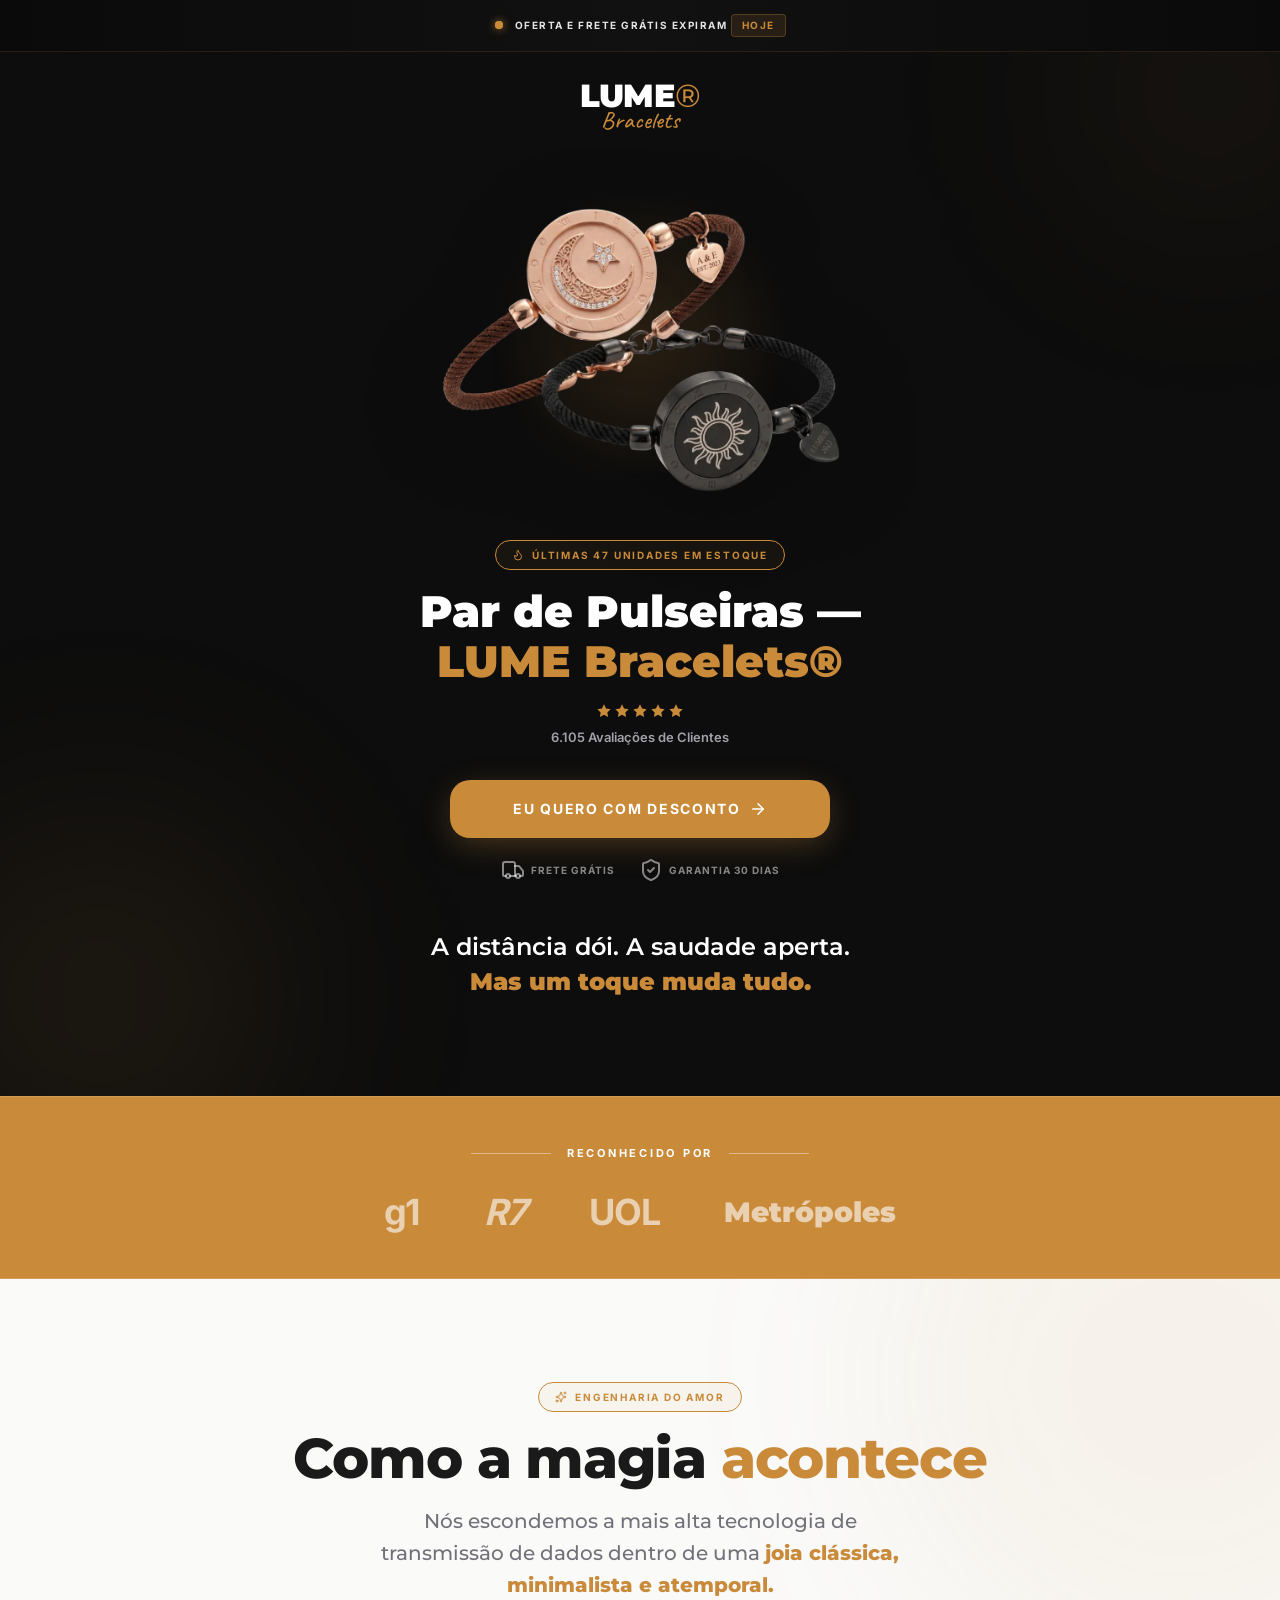
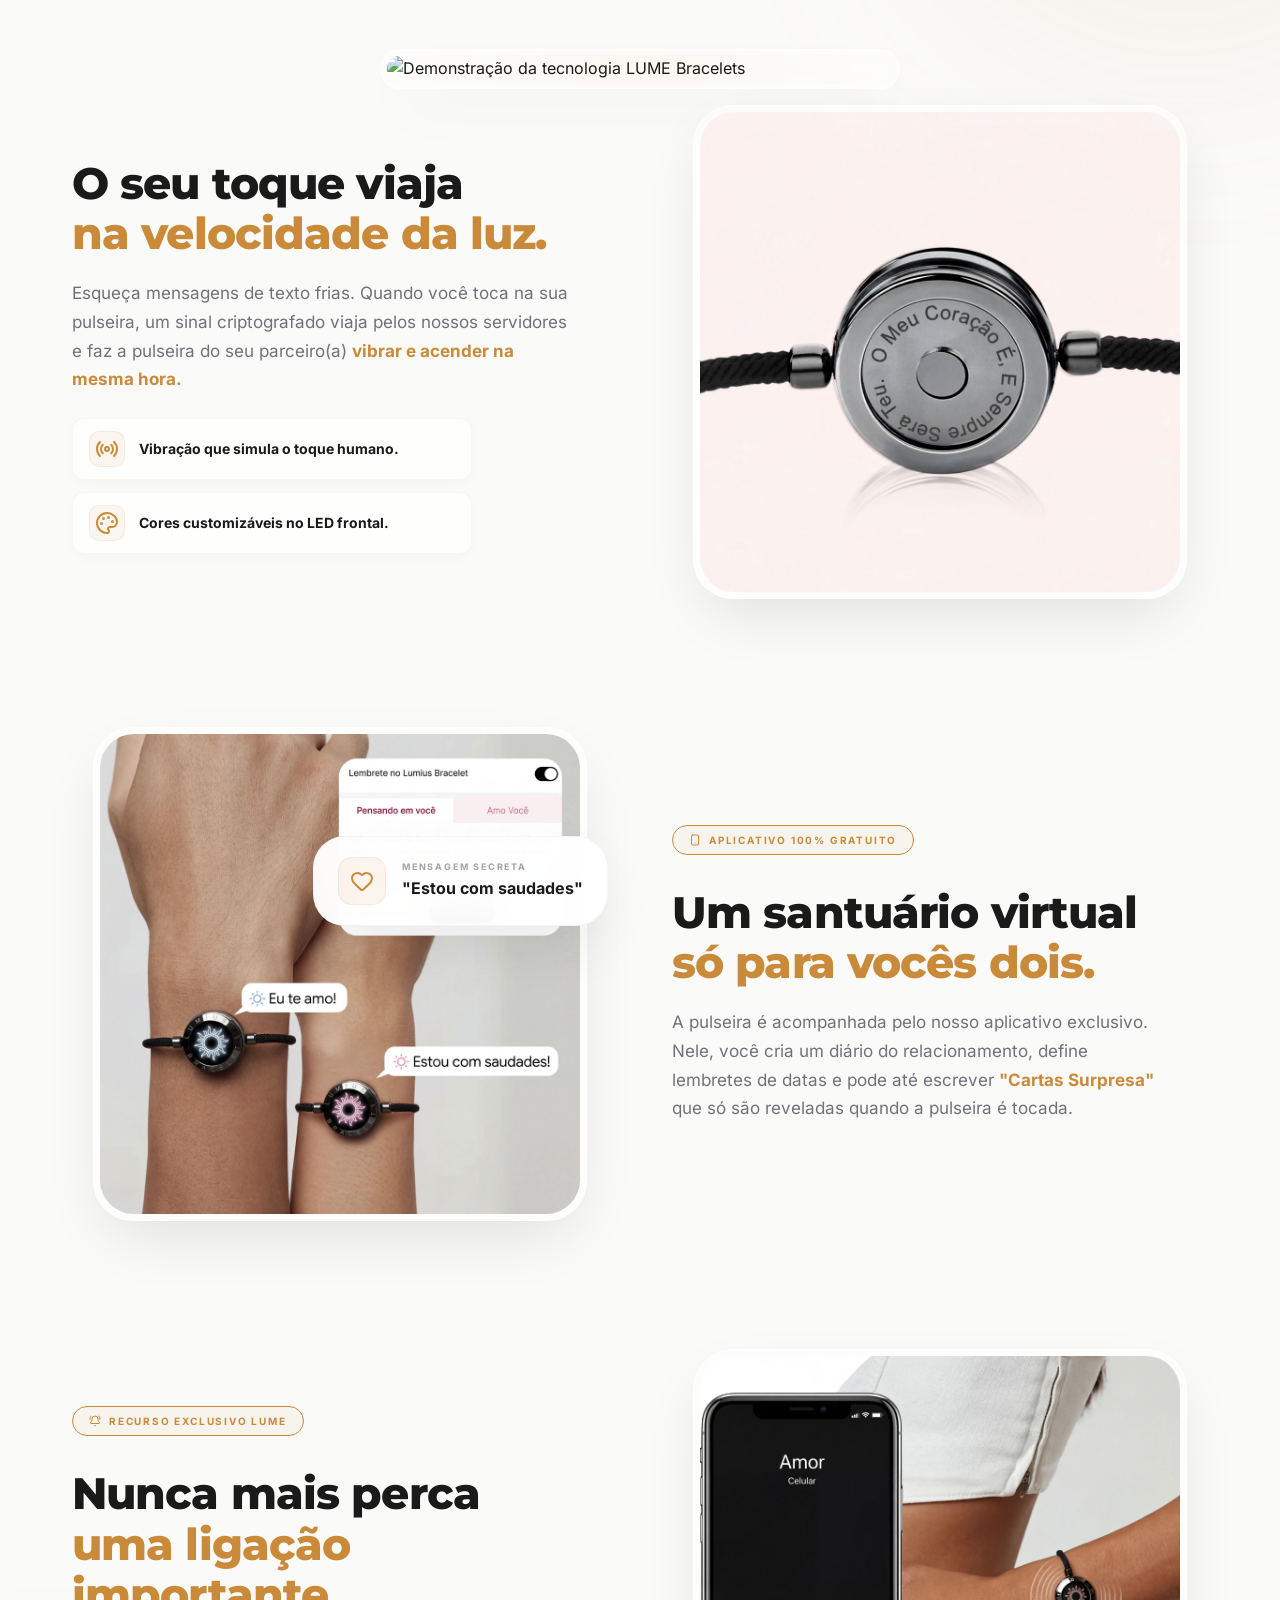
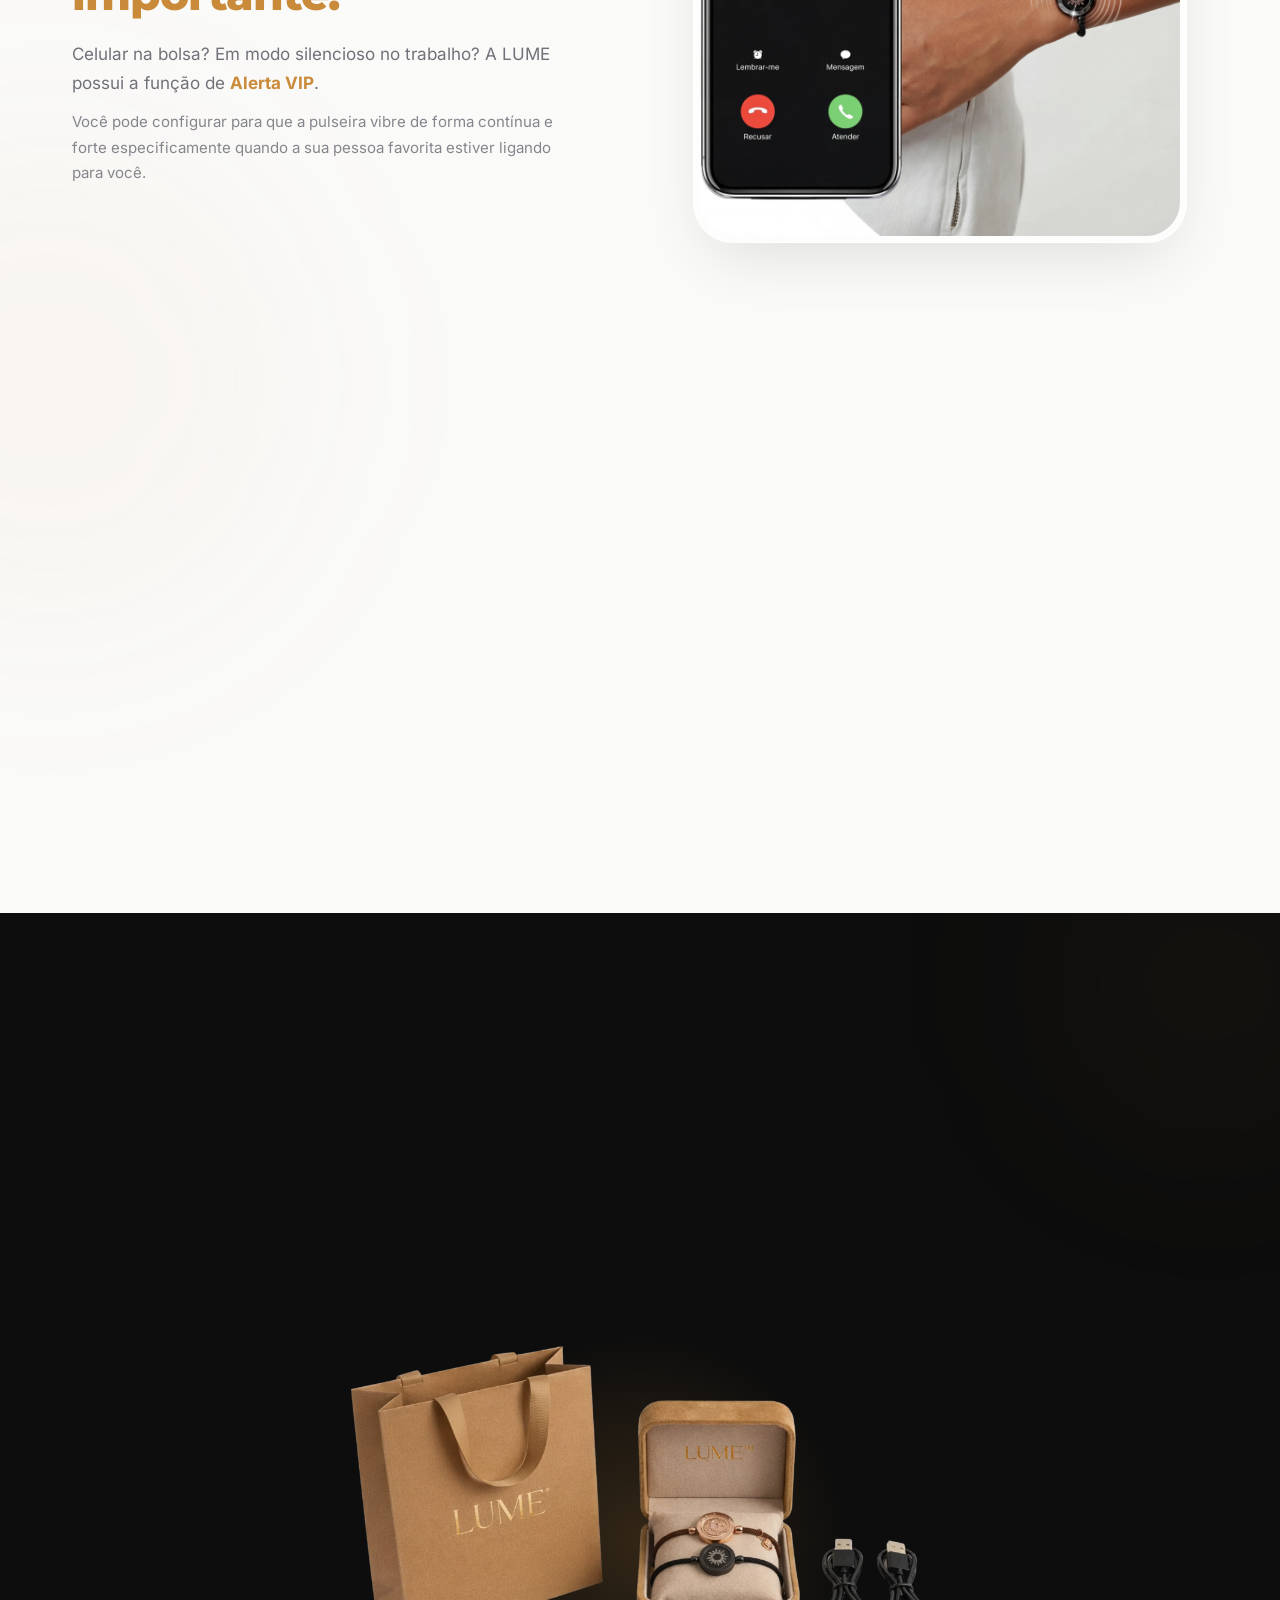
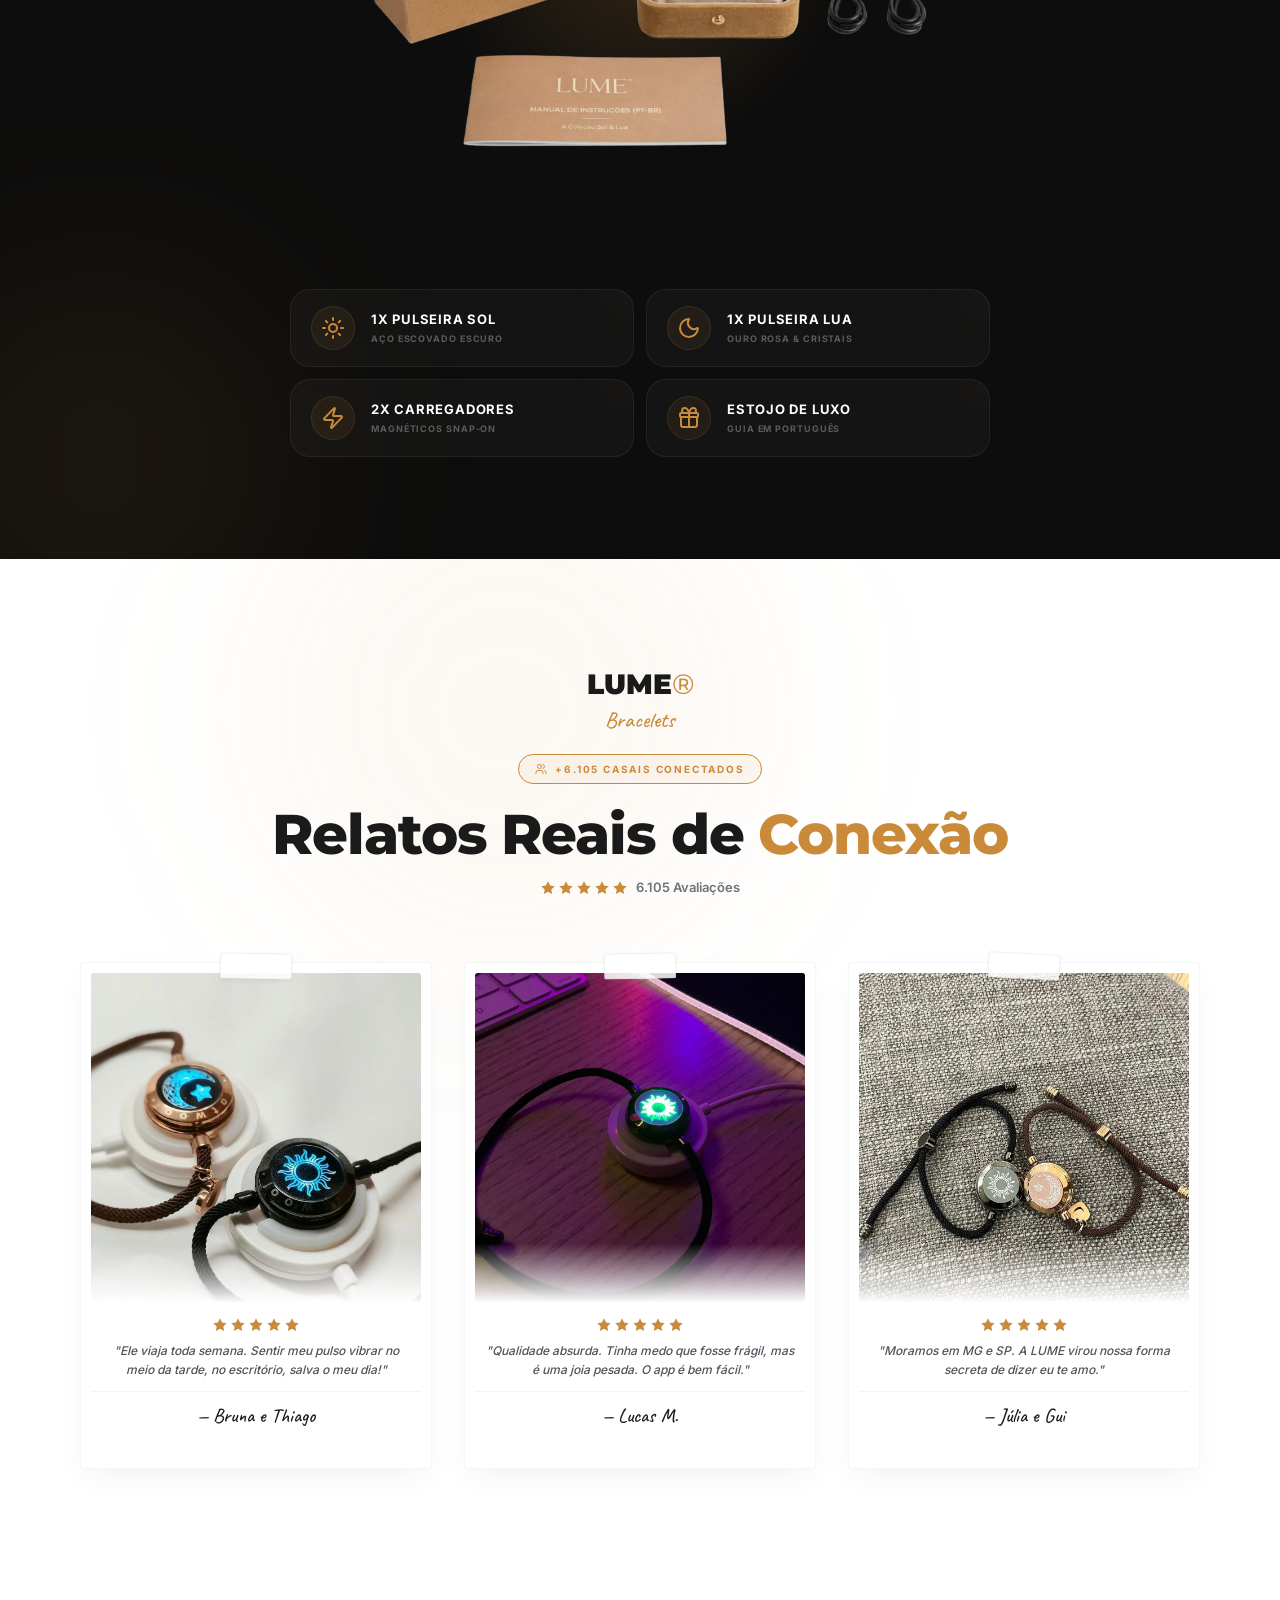
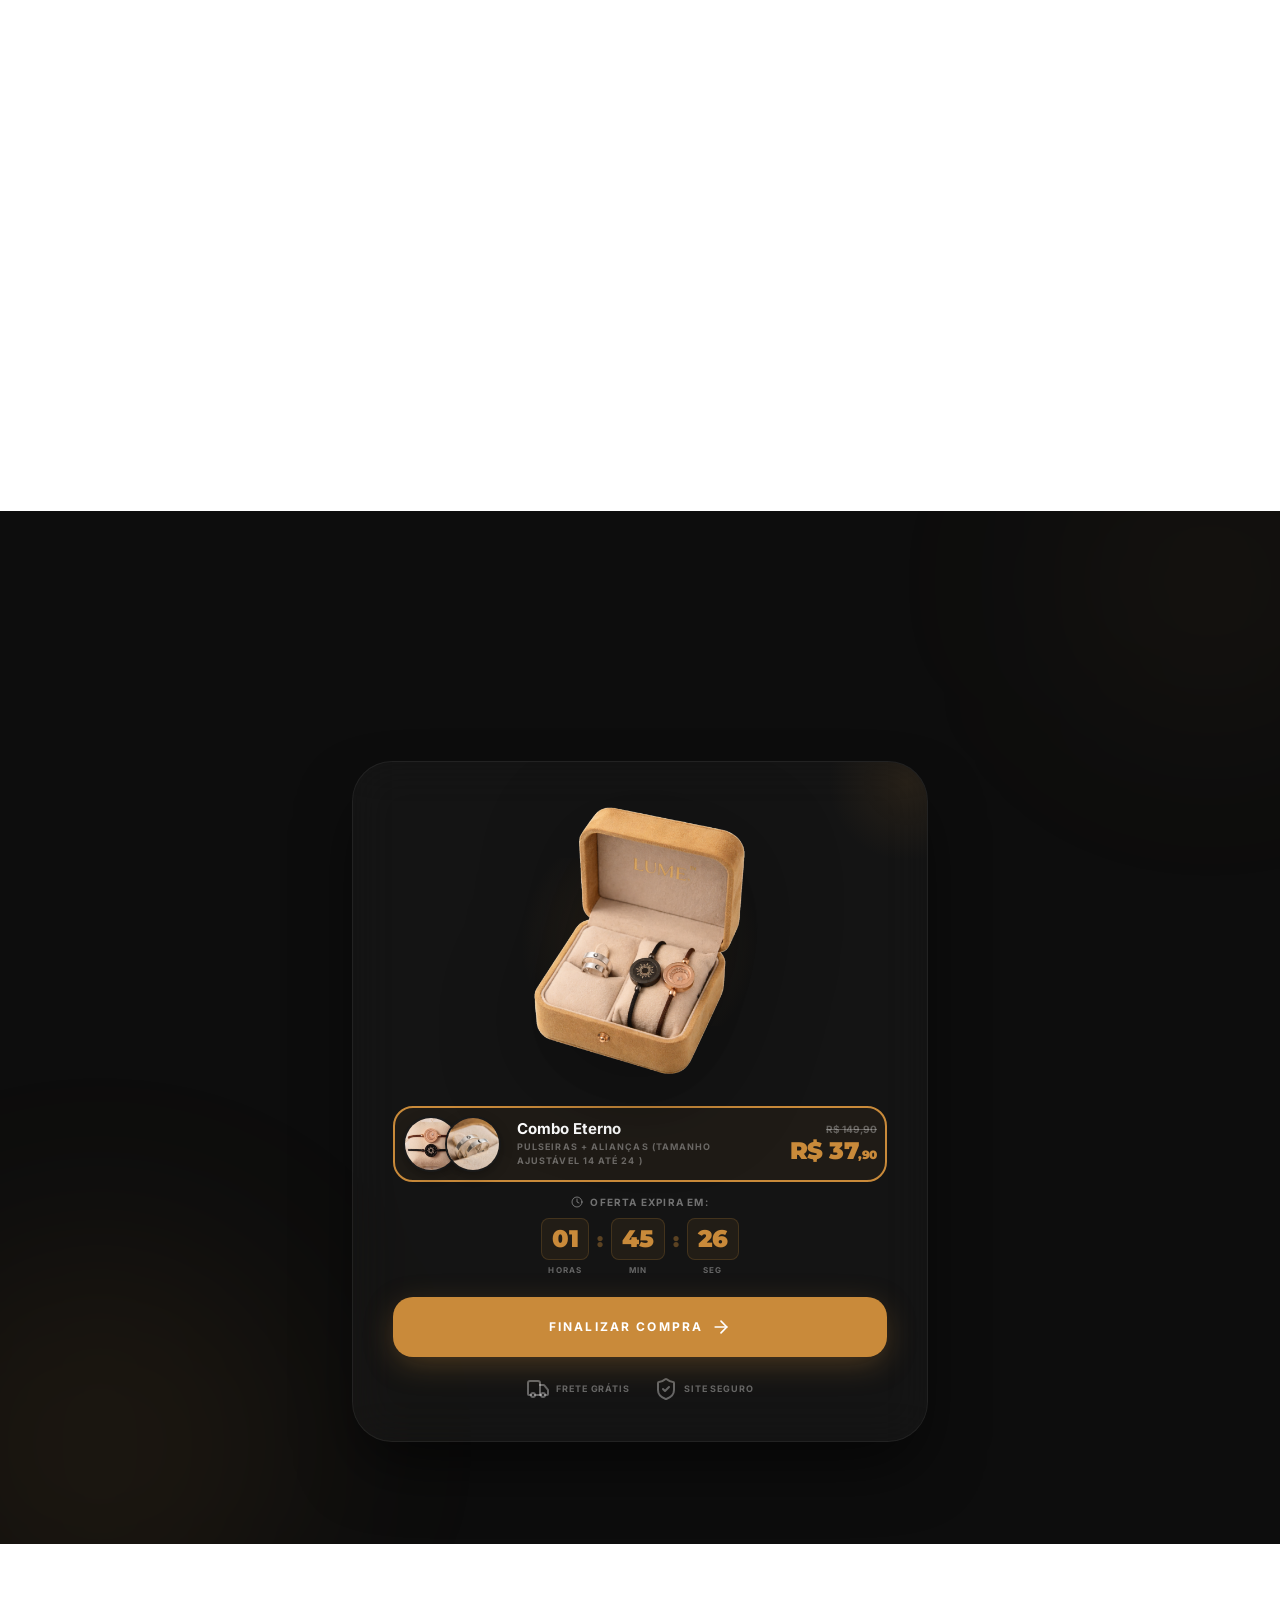
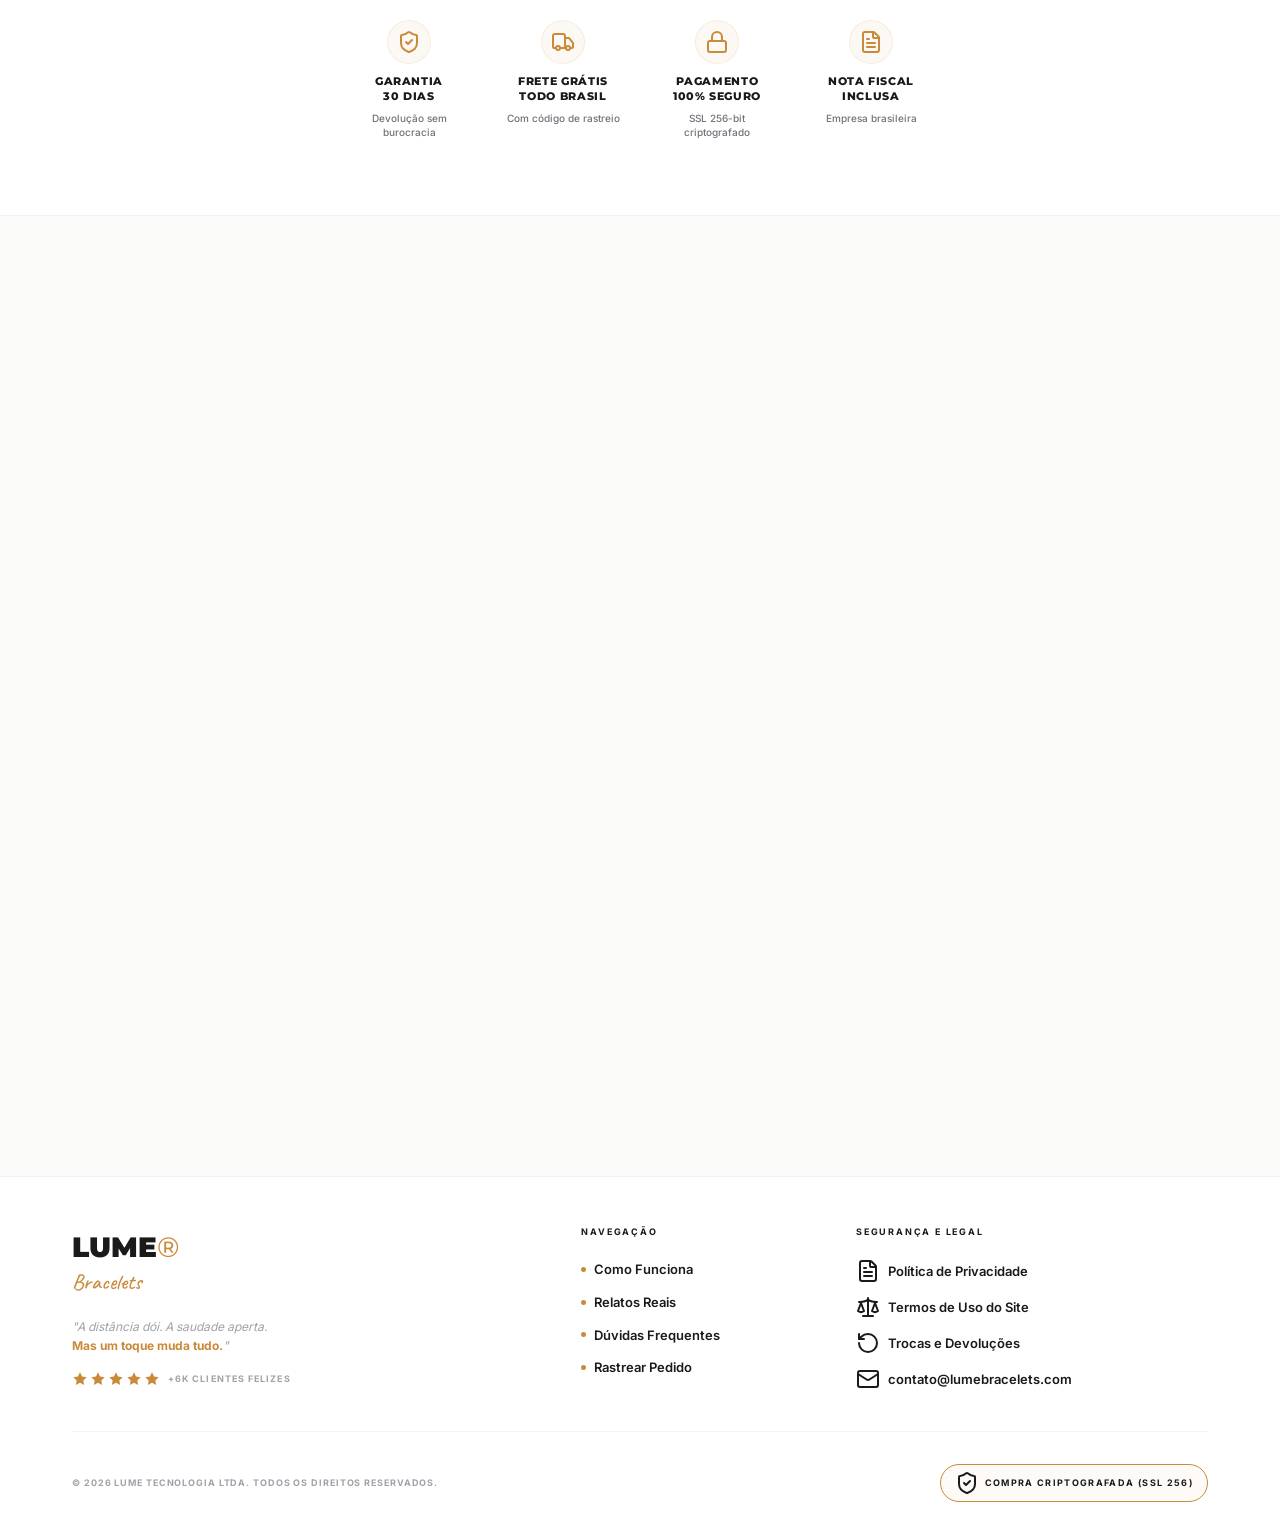
==== commit 95edcf5f: "Atualiza preço do Combo Eterno para R$ 37,90 (site, schema e Pixel) Made-with: Cursor" ====
--- a/oferta/index.html
+++ b/oferta/index.html
@@ -15,7 +15,7 @@
         <meta property="og:url" content="https://lumebracelets.com/oferta/">
         <meta property="og:locale" content="pt_BR">
         <meta property="og:site_name" content="LUME Bracelets">
-        <meta property="product:price:amount" content="67.90">
+        <meta property="product:price:amount" content="37.90">
         <meta property="product:price:currency" content="BRL">
         <!-- Twitter Card -->
         <meta name="twitter:card" content="summary_large_image">
@@ -58,7 +58,7 @@
       "aggregateRating": { "@type": "AggregateRating", "ratingValue": "4.9", "reviewCount": "6105" },
       "offers": {
         "@type": "Offer", "url": "https://lumebracelets.com/oferta/#oferta",
-        "priceCurrency": "BRL", "price": "67.90", "priceValidUntil": "2026-12-31",
+        "priceCurrency": "BRL", "price": "37.90", "priceValidUntil": "2026-12-31",
         "itemCondition": "https://schema.org/NewCondition", "availability": "https://schema.org/InStock",
         "seller": { "@type": "Organization", "name": "LUME Bracelets" }
       }
@@ -553,7 +553,7 @@
                                 </div>
                                 <div class="offer__option-price">
                                     <span class="offer__option-old">R$ 149,90</span>
-                                    <span class="offer__option-current">R$ 67<span class="cents">,90</span></span>
+                                    <span class="offer__option-current">R$ 37<span class="cents">,90</span></span>
                                 </div>
                             </div>
                         </div>
@@ -824,7 +824,7 @@
                 content_name: 'Combo Eterno LUME',
                 content_category: 'Pulseiras Inteligentes',
                 currency: 'BRL',
-                value: 67.90
+                value: 37.90
             });
         }
 
@@ -838,7 +838,7 @@
                             content_name: 'Combo Eterno',
                             content_category: 'Pulseiras Inteligentes',
                             currency: 'BRL',
-                            value: 67.90
+                            value: 37.90
                         });
                         ofertaObserver.unobserve(entry.target);
                     }
@@ -855,7 +855,7 @@
                 fbq('track', 'InitiateCheckout', {
                     content_name: 'Combo Eterno',
                     currency: 'BRL',
-                    value: 67.90,
+                    value: 37.90,
                     num_items: 1
                 });
             });
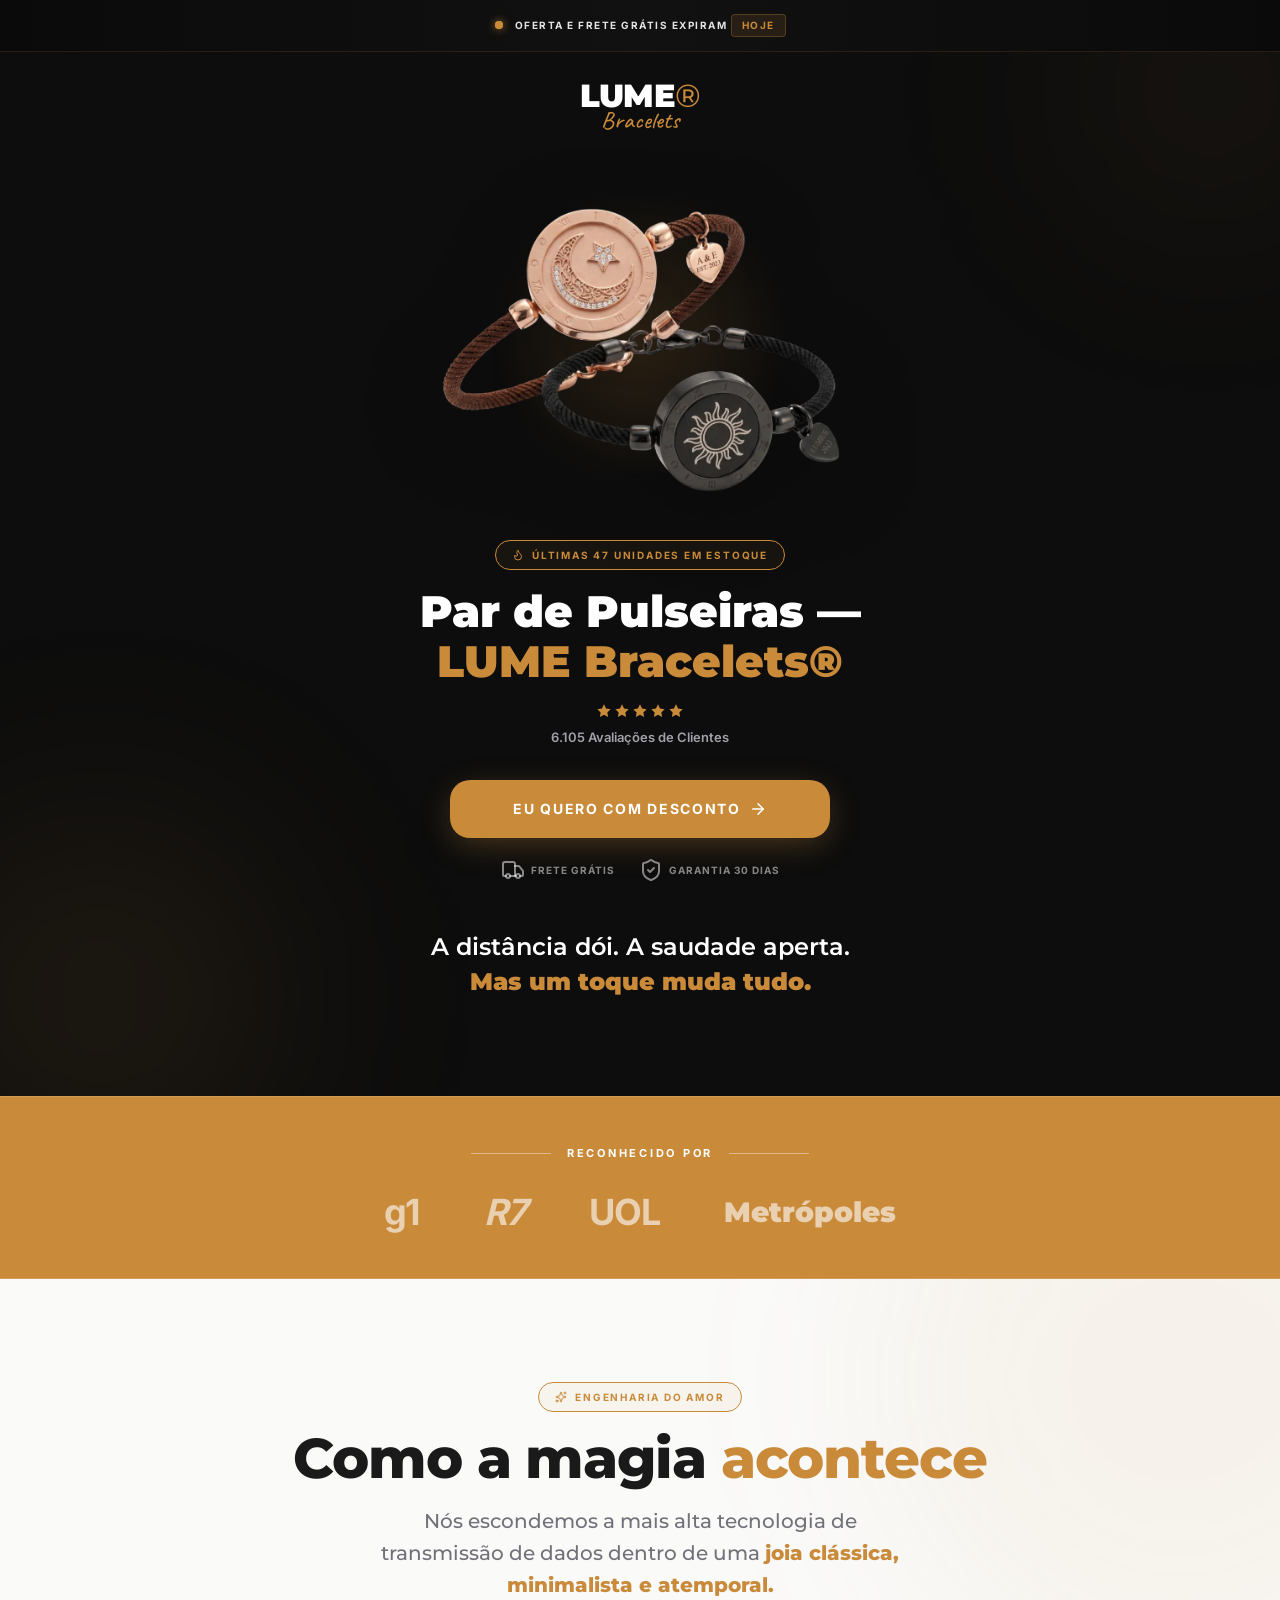
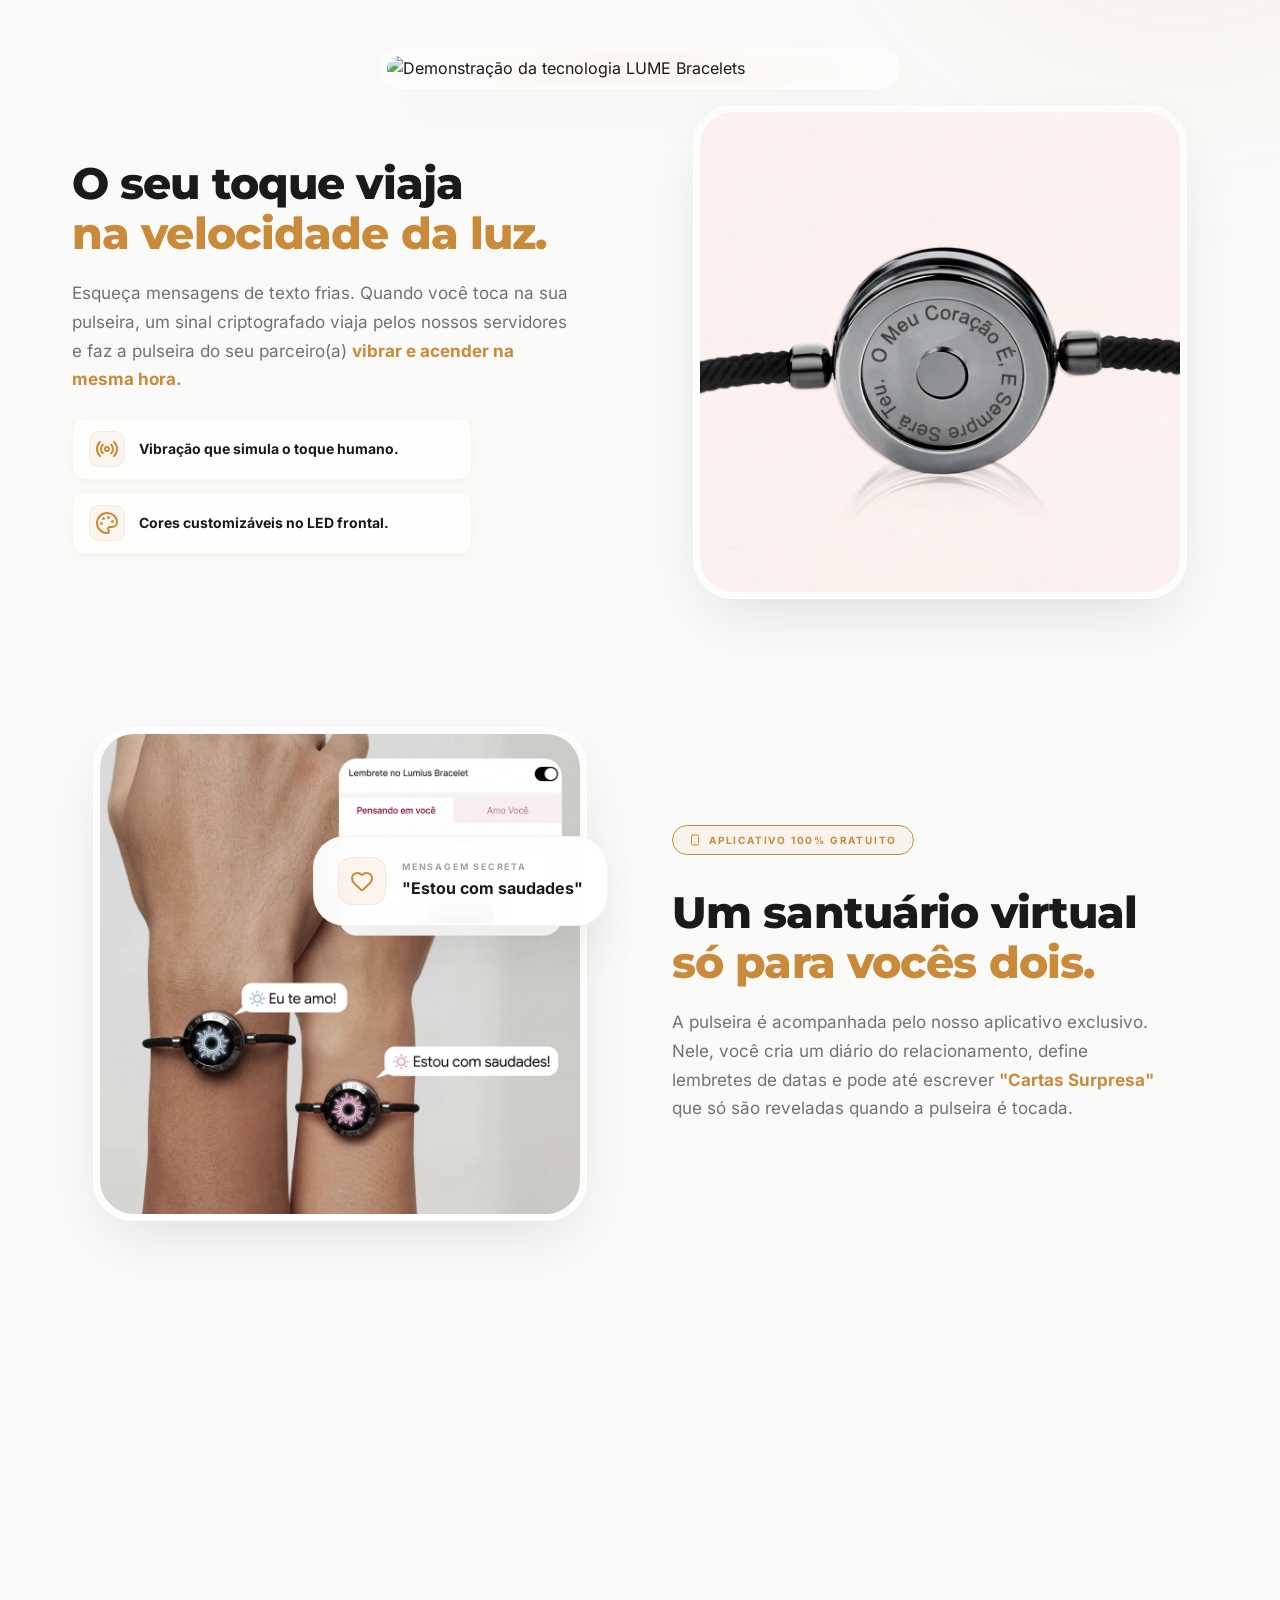
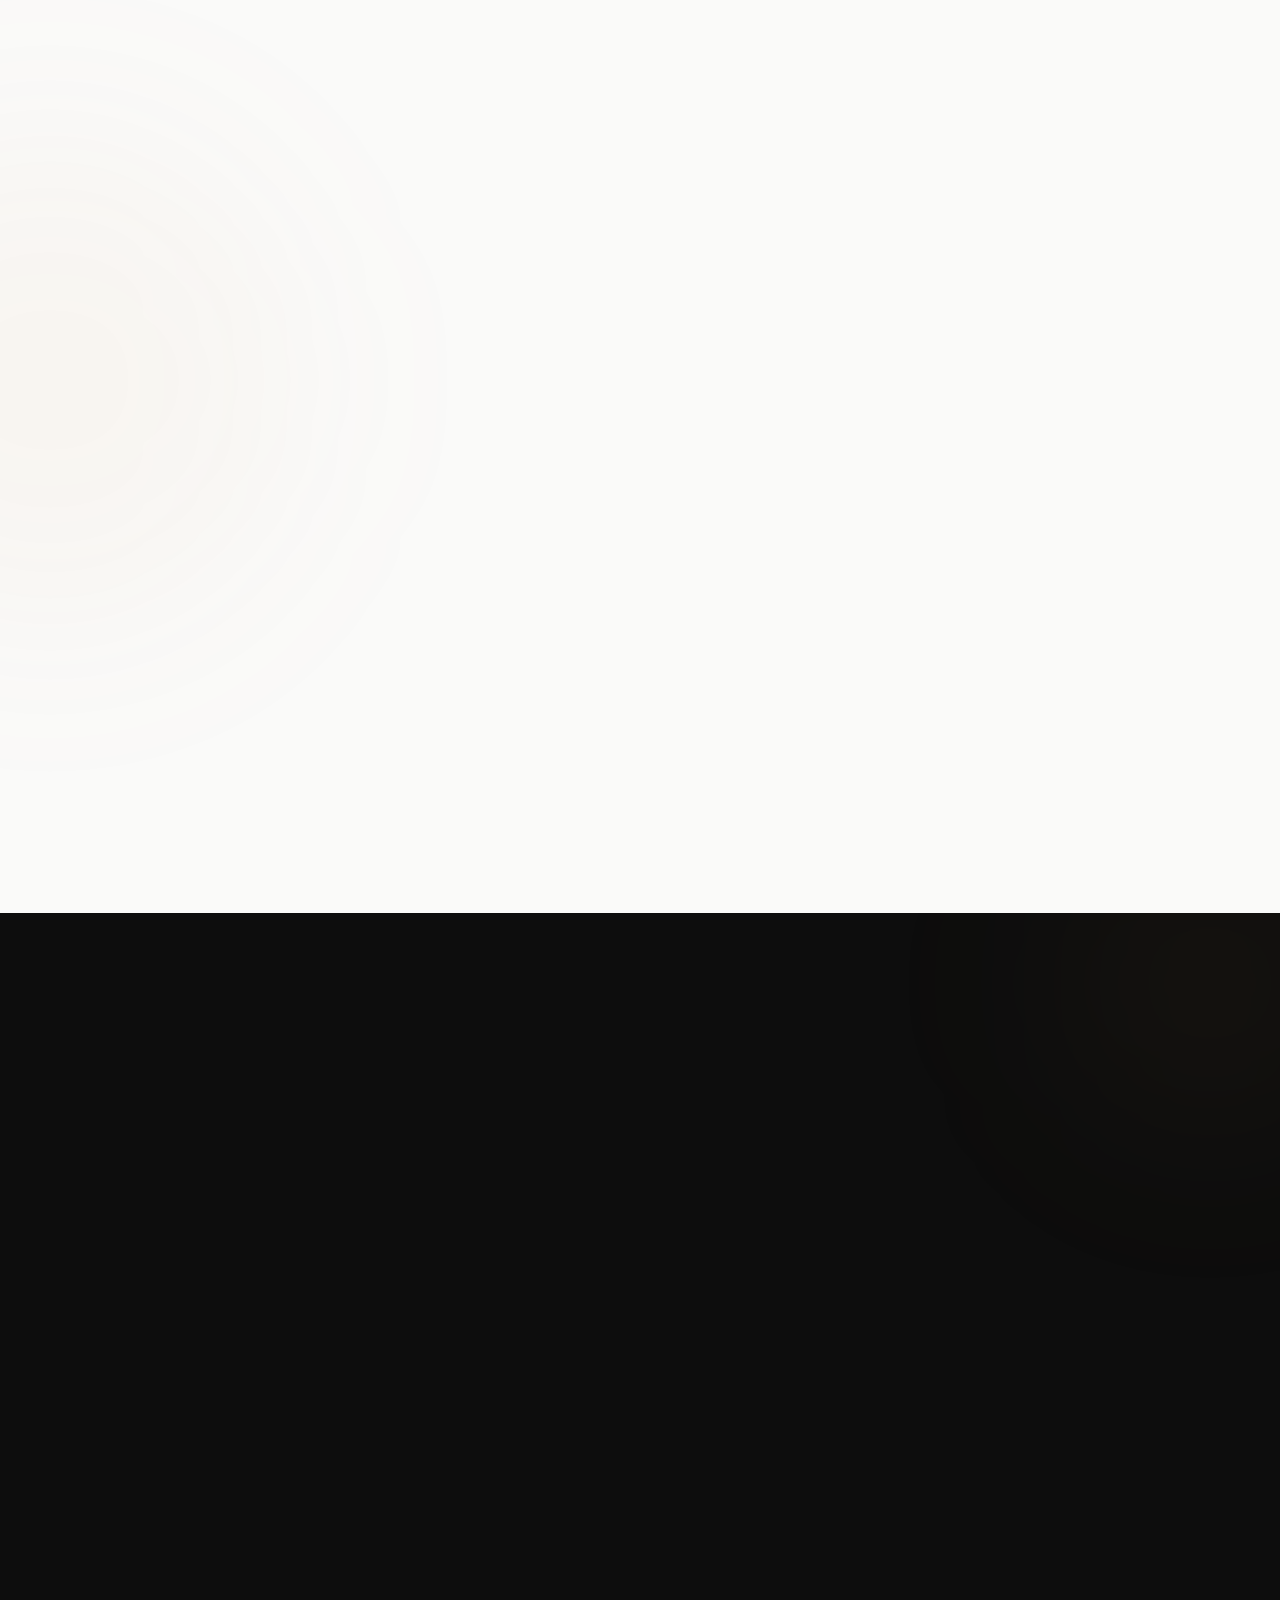
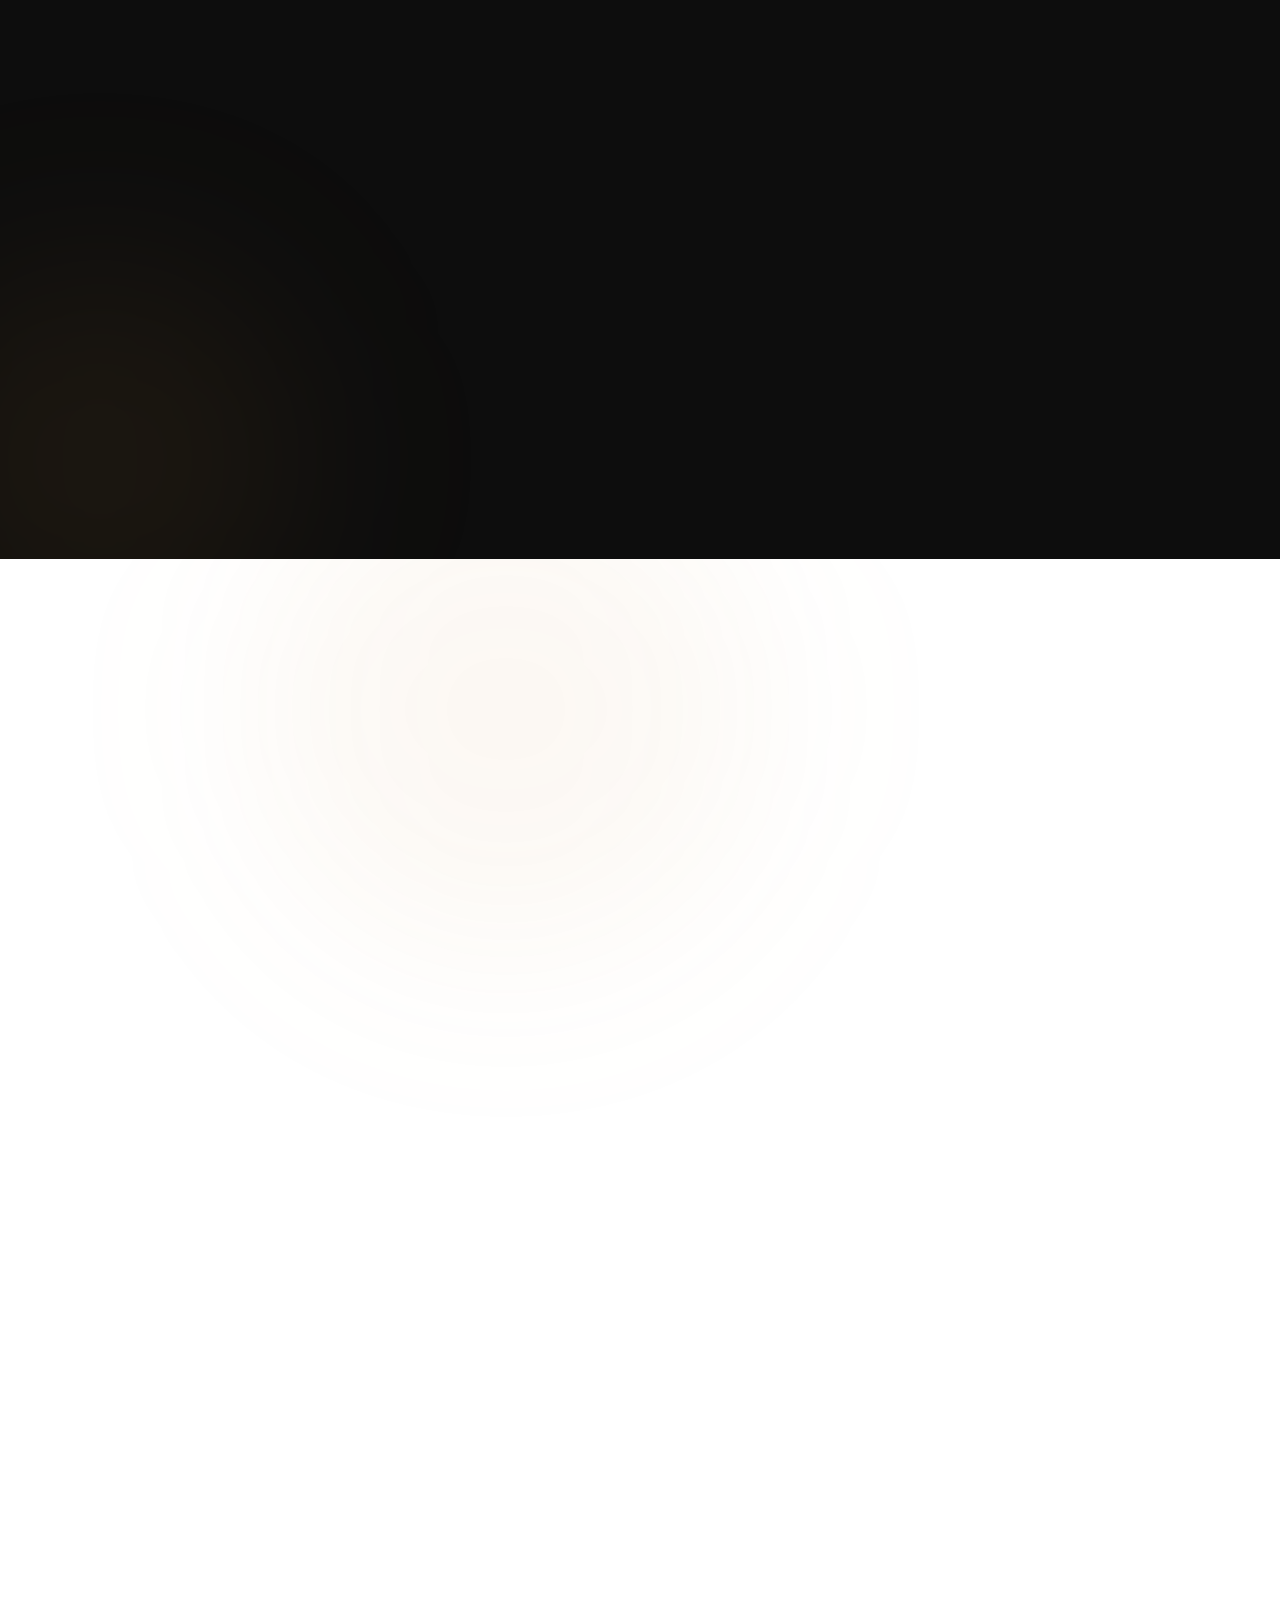
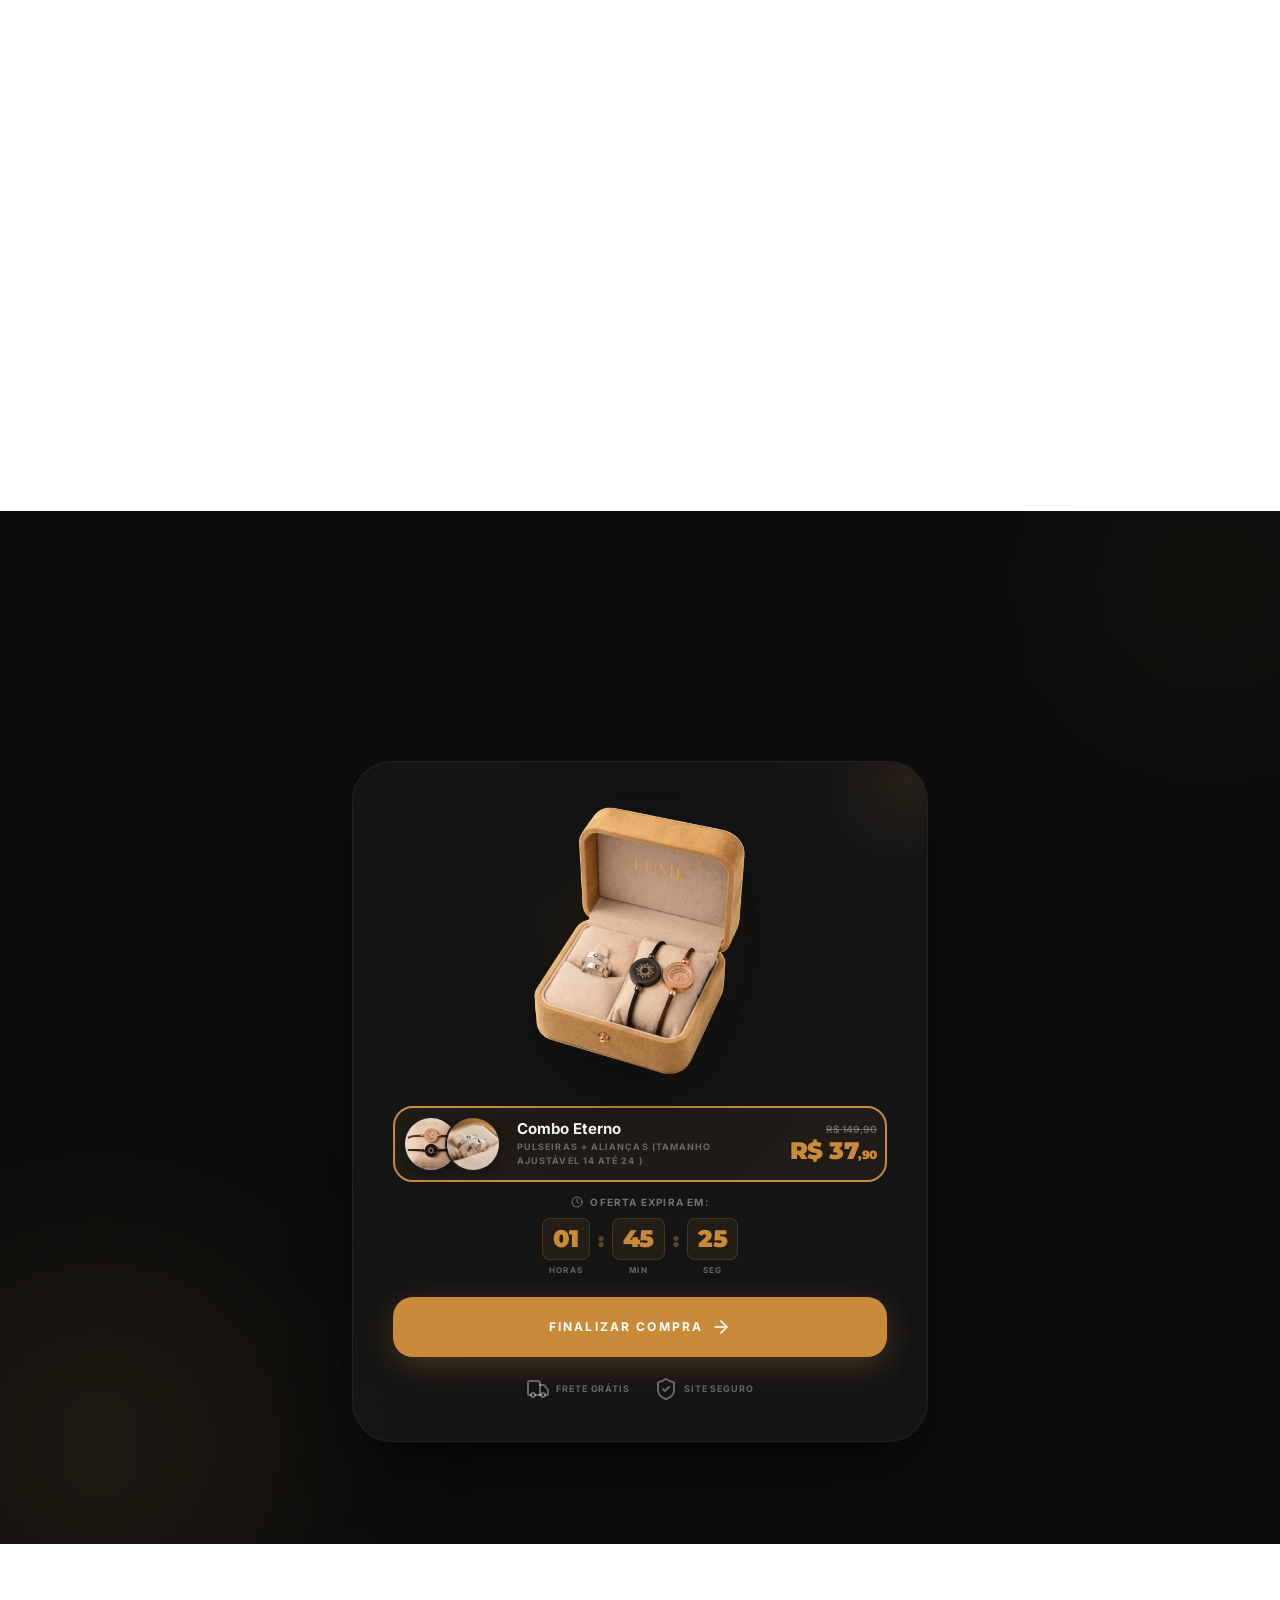
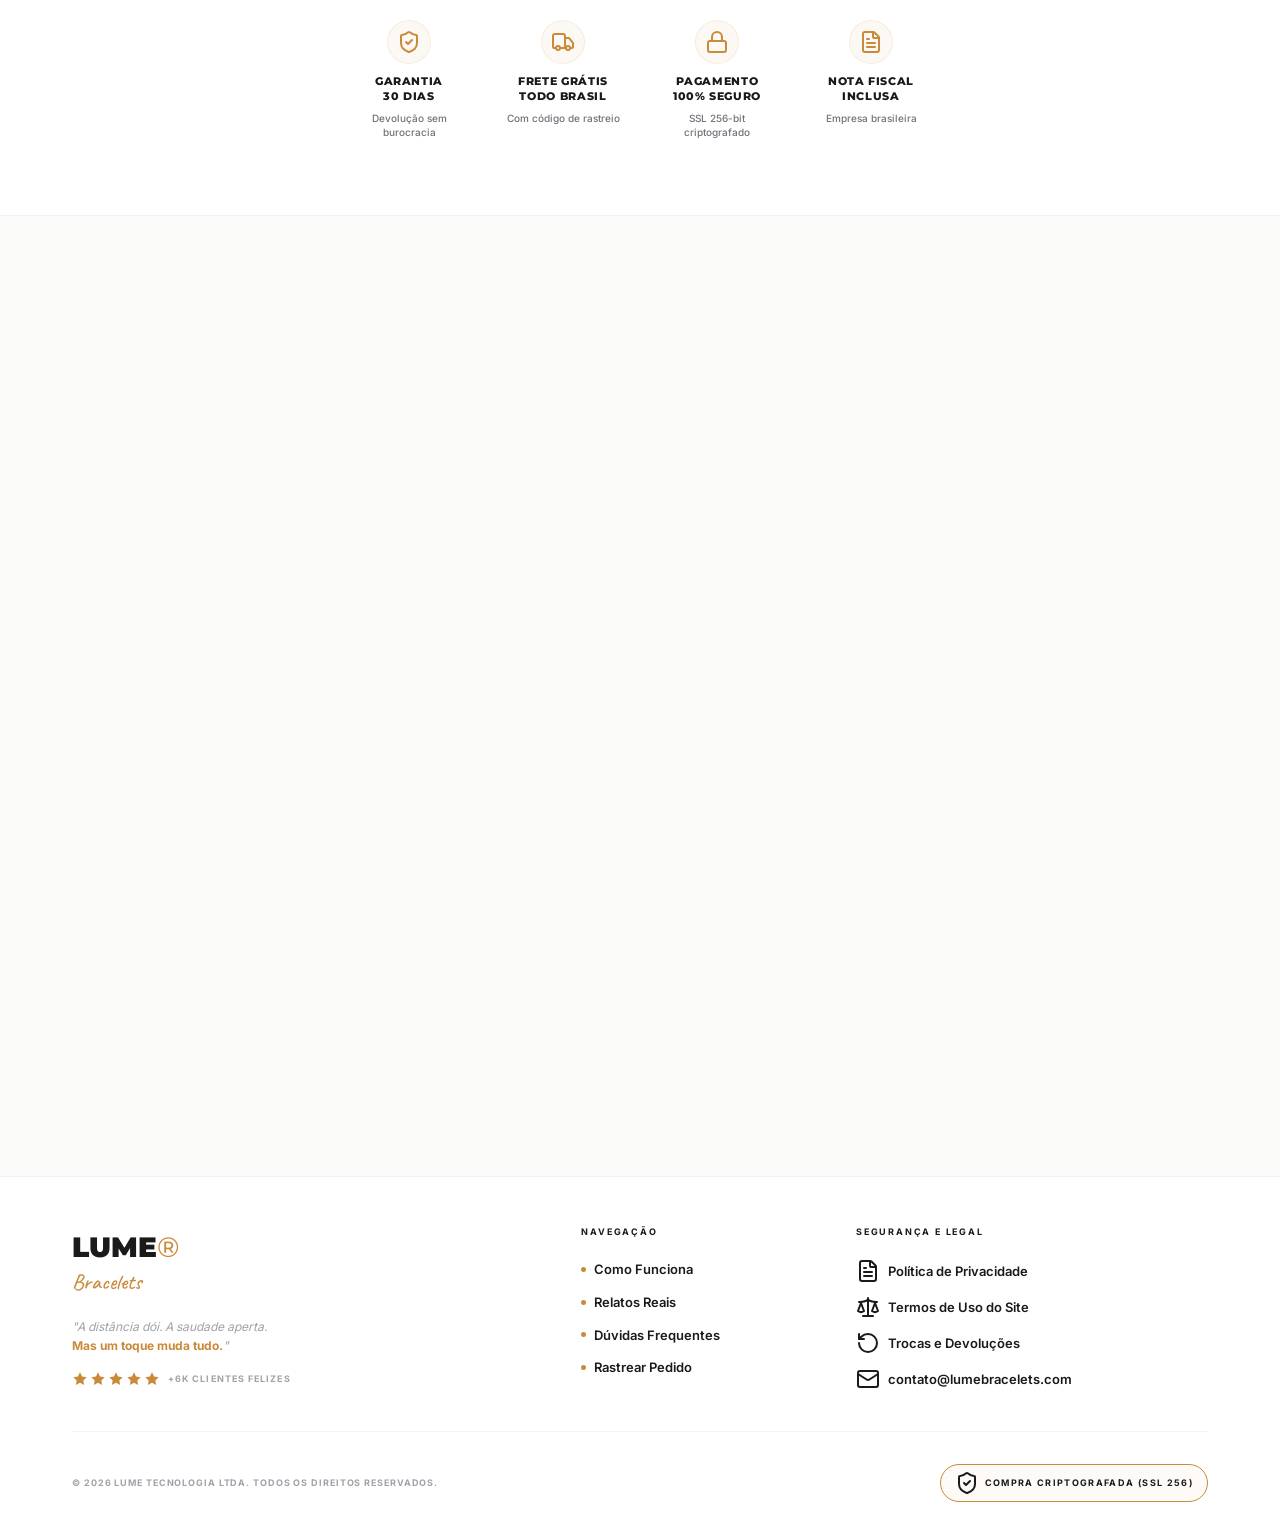
==== commit 697430ba: "Add Utmify script for UTM tracking on home and /oferta Made-with: Cursor" ====
--- a/oferta/index.html
+++ b/oferta/index.html
@@ -46,6 +46,14 @@
         src="https://www.facebook.com/tr?id=970318455485876&ev=PageView&noscript=1"
         /></noscript>
         <!-- End Meta Pixel Code -->
+        <!-- Utmify — rastreamento de UTMs -->
+        <script
+            src="https://cdn.utmify.com.br/scripts/utms/latest.js"
+            data-utmify-prevent-xcod-sck
+            data-utmify-prevent-subids
+            async
+            defer
+        ></script>
         <!-- Schema Markup -->
         <script type="application/ld+json">
         {
